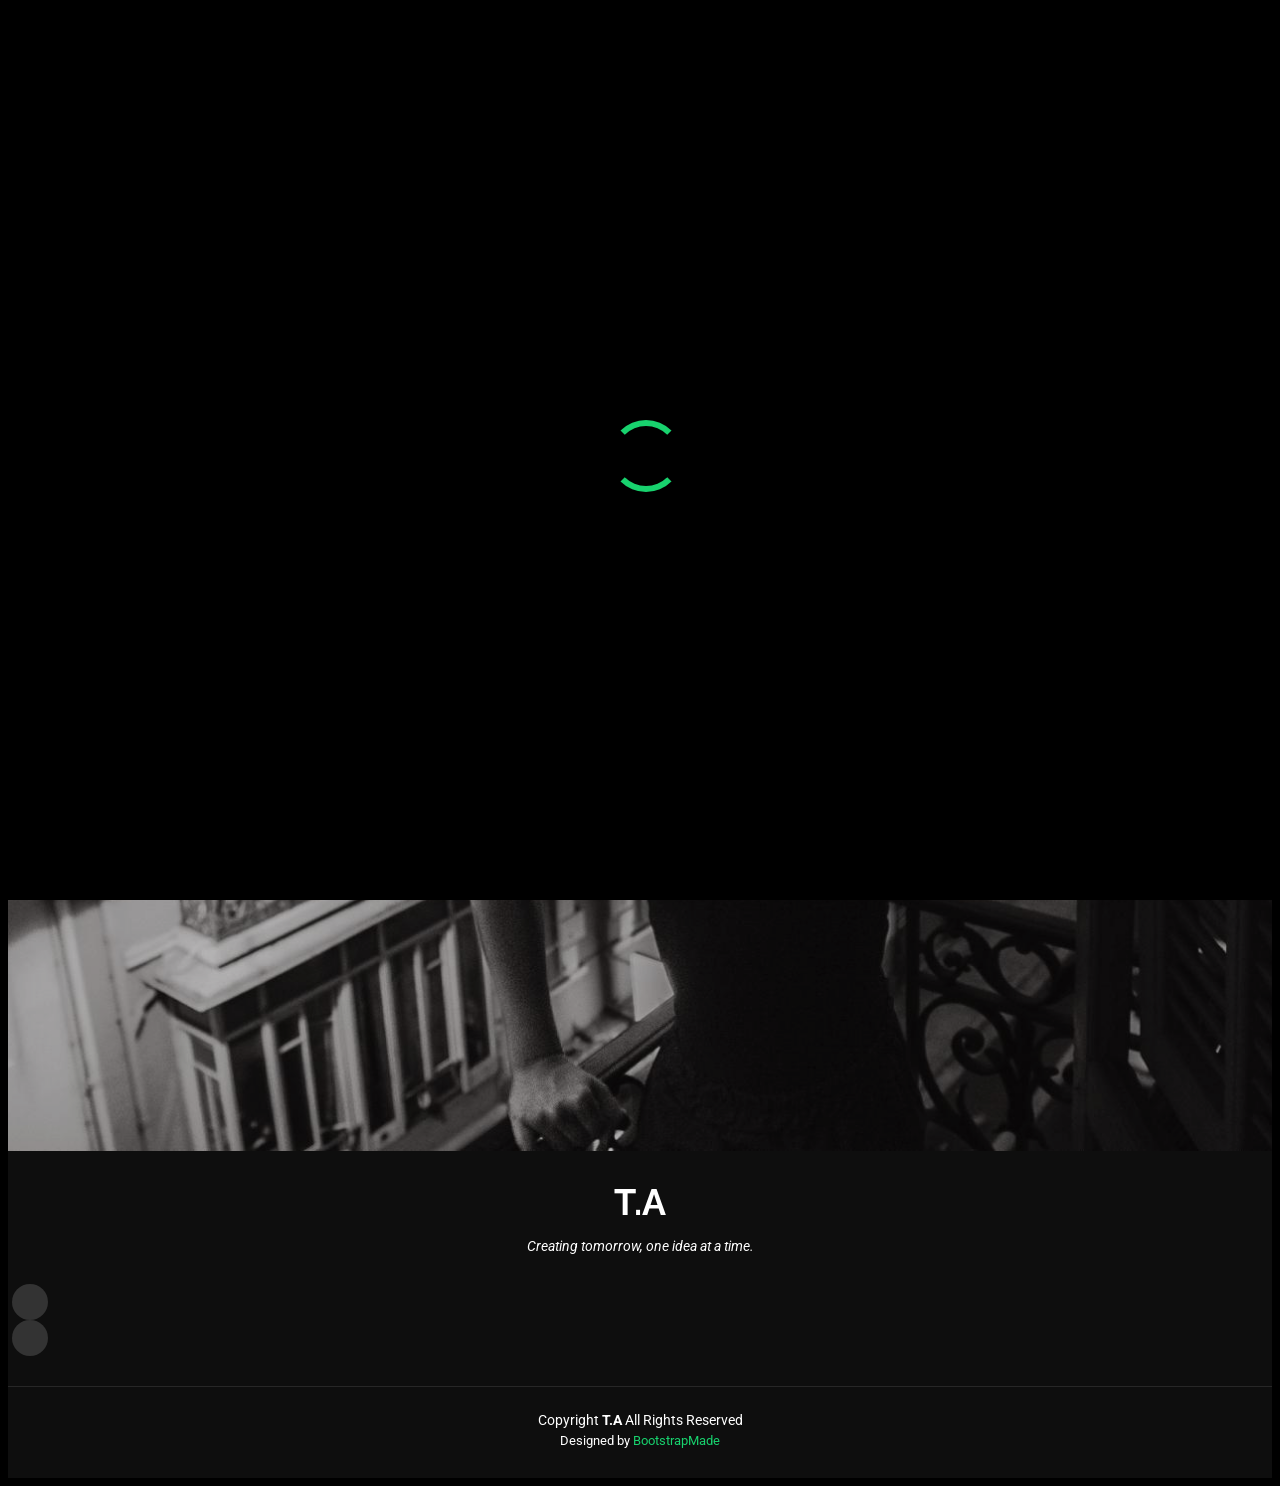
==== index.html @ 3d5a1fa1 "Initial website commit" ====
<!DOCTYPE html>
<html lang="en">

<head>
  <meta charset="utf-8">
  <meta content="width=device-width, initial-scale=1.0" name="viewport">
  <title>Index - Personal Bootstrap Template</title>
  <meta name="description" content="">
  <meta name="keywords" content="">

  <!-- Favicons -->
  <link href="assets/img/favicon.png" rel="icon">
  <link href="assets/img/apple-touch-icon.png" rel="apple-touch-icon">

  <!-- Fonts -->
  <link href="https://fonts.googleapis.com" rel="preconnect">
  <link href="https://fonts.gstatic.com" rel="preconnect" crossorigin>
  <link href="https://fonts.googleapis.com/css2?family=Roboto:ital,wght@0,100;0,300;0,400;0,500;0,700;0,900;1,100;1,300;1,400;1,500;1,700;1,900&family=Poppins:ital,wght@0,100;0,200;0,300;0,400;0,500;0,600;0,700;0,800;0,900;1,100;1,200;1,300;1,400;1,500;1,600;1,700;1,800;1,900&family=Raleway:ital,wght@0,100;0,200;0,300;0,400;0,500;0,600;0,700;0,800;0,900;1,100;1,200;1,300;1,400;1,500;1,600;1,700;1,800;1,900&display=swap" rel="stylesheet">

  <!-- Vendor CSS Files -->
  <link href="assets/vendor/bootstrap/css/bootstrap.min.css" rel="stylesheet">
  <link href="assets/vendor/bootstrap-icons/bootstrap-icons.css" rel="stylesheet">
  <link href="assets/vendor/aos/aos.css" rel="stylesheet">
  <link href="assets/vendor/swiper/swiper-bundle.min.css" rel="stylesheet">
  <link href="assets/vendor/glightbox/css/glightbox.min.css" rel="stylesheet">

  <!-- Main CSS File -->
  <link href="assets/css/main.css" rel="stylesheet">

  <!-- =======================================================
  * Template Name: Personal
  * Template URL: https://bootstrapmade.com/personal-free-resume-bootstrap-template/
  * Updated: Mar 05 2025 with Bootstrap v5.3.3
  * Author: BootstrapMade.com
  * License: https://bootstrapmade.com/license/
  ======================================================== -->
</head>

<body class="index-page">

  <header id="header" class="header d-flex align-items-center fixed-top">
    <div class="container-fluid container-xl position-relative d-flex align-items-center justify-content-between">

      <a href="index.html" class="logo d-flex align-items-center">
        <!-- Logo removed -->
      </a>

      <nav id="navmenu" class="navmenu">
        <ul>
          <li><a href="index.html" class="active">Home</a></li>
          <li><a href="about.html">About</a></li>
          <li><a href="resume.html">Resume</a></li>
          <li><a href="diplomas.html">Diplomas</a></li>
          <li><a href="startup.html">Start-up</a></li>
          <li><a href="contact.html">Contact</a></li>
        </ul>
        <i class="mobile-nav-toggle d-xl-none bi bi-list"></i>
      </nav>

    </div>
  </header>

  <main class="main">

    <!-- Hero Section -->
    <section id="hero" class="hero section dark-background">

      <img src="assets/img/hero-bg.jpeg?v=1" alt="Background" data-aos="fade-in">

      <div class="container" data-aos="zoom-out" data-aos-delay="100">
        <h2>Thea Ardeleanu</h2>
        <p><span class="typed" data-typed-items="Welcome to my world"></span><span class="typed-cursor typed-cursor--blink"></span></p>
        <div class="social-links">
          <a href="https://www.instagram.com/ardeleanuthea_/" target="_blank"><i class="bi bi-instagram"></i></a>
          <a href="https://www.linkedin.com/in/thea-maria-ardeleanu-7540762a6" target="_blank"><i class="bi bi-linkedin"></i></a>
        </div>
      </div>

    </section><!-- /Hero Section -->

  </main>

  <footer id="footer" class="footer dark-background">
    <div class="container">
      <h3 class="sitename">T.A</h3>
      <p>Creating tomorrow, one idea at a time.</p>
      <div class="social-links d-flex justify-content-center">
        <a href="https://www.instagram.com/ardeleanuthea_/" target="_blank" class="features-item">
          <i class="bi bi-instagram"></i>
        </a>
        <a href="https://www.linkedin.com/in-thea-maria-ardeleanu-7540762a6" target="_blank" class="features-item">
          <i class="bi bi-linkedin"></i>
        </a>
      </div>
      <div class="container">
        <div class="copyright">
          <span>Copyright</span> <strong class="px-1 sitename">T.A</strong> <span>All Rights Reserved</span>
        </div>
        <div class="credits">
          <!-- All the links in the footer should remain intact. -->
          <!-- You can delete the links only if you've purchased the pro version. -->
          <!-- Licensing information: https://bootstrapmade.com/license/ -->
          <!-- Purchase the pro version with working PHP/AJAX contact form: [buy-url] -->
          Designed by <a href="https://bootstrapmade.com/">BootstrapMade</a>
        </div>
      </div>
    </div>
  </footer>

  <!-- Scroll Top -->
  <a href="#" id="scroll-top" class="scroll-top d-flex align-items-center justify-content-center"><i class="bi bi-arrow-up-short"></i></a>

  <!-- Preloader -->
  <div id="preloader"></div>

  <!-- Vendor JS Files -->
  <script src="assets/vendor/bootstrap/js/bootstrap.bundle.min.js"></script>
  <script src="assets/vendor/php-email-form/validate.js"></script>
  <script src="assets/vendor/aos/aos.js"></script>
  <script src="assets/vendor/typed.js/typed.umd.js"></script>
  <script src="assets/vendor/purecounter/purecounter_vanilla.js"></script>
  <script src="assets/vendor/waypoints/noframework.waypoints.js"></script>
  <script src="assets/vendor/swiper/swiper-bundle.min.js"></script>
  <script src="assets/vendor/glightbox/js/glightbox.min.js"></script>
  <script src="assets/vendor/imagesloaded/imagesloaded.pkgd.min.js"></script>
  <script src="assets/vendor/isotope-layout/isotope.pkgd.min.js"></script>

  <!-- Main JS File -->
  <script src="assets/js/main.js"></script>

</body>

</html>
---- assets/css/main.css ----
/**
* Template Name: Personal
* Template URL: https://bootstrapmade.com/personal-free-resume-bootstrap-template/
* Updated: Mar 05 2025 with Bootstrap v5.3.3
* Author: BootstrapMade.com
* License: https://bootstrapmade.com/license/
*/

/*--------------------------------------------------------------
# Font & Color Variables
# Help: https://bootstrapmade.com/color-system/
--------------------------------------------------------------*/
/* Fonts */
:root {
  --default-font: "Roboto",  system-ui, -apple-system, "Segoe UI", Roboto, "Helvetica Neue", Arial, "Noto Sans", "Liberation Sans", sans-serif, "Apple Color Emoji", "Segoe UI Emoji", "Segoe UI Symbol", "Noto Color Emoji";
  --heading-font: "Raleway",  sans-serif;
  --nav-font: "Poppins",  sans-serif;
}

/* Global Colors - The following color variables are used throughout the website. Updating them here will change the color scheme of the entire website */
:root { 
  --background-color: #000000; /* Background color for the entire website, including individual sections */
  --default-color: #fafafa; /* Default color used for the majority of the text content across the entire website */
  --heading-color: #ffffff; /* Color for headings, subheadings and title throughout the website */
  --accent-color: #18d26e; /* Accent color that represents your brand on the website. It's used for buttons, links, and other elements that need to stand out */
  --surface-color: #1a1a1a; /* The surface color is used as a background of boxed elements within sections, such as cards, icon boxes, or other elements that require a visual separation from the global background. */
  --contrast-color: #000000; /* Contrast color for text, ensuring readability against backgrounds of accent, heading, or default colors. */
}

/* Nav Menu Colors - The following color variables are used specifically for the navigation menu. They are separate from the global colors to allow for more customization options */
:root {
  --nav-color: #fafafa;  /* The default color of the main navmenu links */
  --nav-hover-color: #18d26e; /* Applied to main navmenu links when they are hovered over or active */
  --nav-mobile-background-color: #1a1a1a; /* Used as the background color for mobile navigation menu */
  --nav-dropdown-background-color: #1a1a1a; /* Used as the background color for dropdown items that appear when hovering over primary navigation items */
  --nav-dropdown-color: #fafafa; /* Used for navigation links of the dropdown items in the navigation menu. */
  --nav-dropdown-hover-color: #18d26e; /* Similar to --nav-hover-color, this color is applied to dropdown navigation links when they are hovered over. */
}

/* Color Presets - These classes override global colors when applied to any section or element, providing reuse of the sam color scheme. */

.light-background {
  --background-color: #1a1a1a;
  --surface-color: #343434;
}

.dark-background {
  --background-color: rgba(15, 15, 15, 0.975);
  --default-color: #ffffff;
  --heading-color: #ffffff;
  --surface-color: #292929f9;
  --contrast-color: #000000;
}

/* Smooth scroll */
:root {
  scroll-behavior: smooth;
}

/*--------------------------------------------------------------
# General Styling & Shared Classes
--------------------------------------------------------------*/
body {
  color: var(--default-color);
  background-color: var(--background-color);
  font-family: var(--default-font);
}

a {
  color: var(--accent-color);
  text-decoration: none;
  transition: 0.3s;
}

a:hover {
  color: color-mix(in srgb, var(--accent-color), transparent 25%);
  text-decoration: none;
}

h1,
h2,
h3,
h4,
h5,
h6 {
  color: var(--heading-color);
  font-family: var(--heading-font);
}

/* PHP Email Form Messages
------------------------------*/
.php-email-form .error-message {
  display: none;
  background: #df1529;
  color: #ffffff;
  text-align: left;
  padding: 15px;
  margin-bottom: 24px;
  font-weight: 600;
}

.php-email-form .sent-message {
  display: none;
  color: #ffffff;
  background: #059652;
  text-align: center;
  padding: 15px;
  margin-bottom: 24px;
  font-weight: 600;
}

.php-email-form .loading {
  display: none;
  background: var(--surface-color);
  text-align: center;
  padding: 15px;
  margin-bottom: 24px;
}

.php-email-form .loading:before {
  content: "";
  display: inline-block;
  border-radius: 50%;
  width: 24px;
  height: 24px;
  margin: 0 10px -6px 0;
  border: 3px solid var(--accent-color);
  border-top-color: var(--surface-color);
  animation: php-email-form-loading 1s linear infinite;
}

@keyframes php-email-form-loading {
  0% {
    transform: rotate(0deg);
  }

  100% {
    transform: rotate(360deg);
  }
}

/*--------------------------------------------------------------
# Global Header
--------------------------------------------------------------*/
.header {
  --background-color: rgba(0, 0, 0, 0);
  color: var(--default-color);
  background-color: var(--background-color);
  padding: 15px 0;
  transition: all 0.5s;
  z-index: 997;
}

.header .logo {
  line-height: 1;
}

.header .logo img {
  max-height: 32px;
  margin-right: 8px;
}

.header .logo h1 {
  font-size: 30px;
  margin: 0;
  font-weight: 700;
  color: var(--heading-color);
}

.scrolled .header {
  box-shadow: 0px 0 18px rgba(0, 0, 0, 0.1);
}

/* Global Header on Scroll
------------------------------*/
.scrolled .header {
  --background-color: rgba(0, 0, 0, 0.8);
}

/*--------------------------------------------------------------
# Navigation Menu
--------------------------------------------------------------*/
/* Desktop Navigation */
@media (min-width: 1200px) {
  .navmenu {
    padding: 0;
  }

  .navmenu ul {
    margin: 0;
    padding: 0;
    display: flex;
    list-style: none;
    align-items: center;
  }

  .navmenu li {
    position: relative;
  }

  .navmenu>ul>li {
    white-space: nowrap;
    padding: 15px 14px;
  }

  .navmenu>ul>li:last-child {
    padding-right: 0;
  }

  .navmenu a,
  .navmenu a:focus {
    color: var(--nav-color);
    font-size: 15px;
    padding: 0 2px;
    font-family: var(--nav-font);
    font-weight: 400;
    display: flex;
    align-items: center;
    justify-content: space-between;
    white-space: nowrap;
    transition: 0.3s;
    position: relative;
  }

  .navmenu a i,
  .navmenu a:focus i {
    font-size: 12px;
    line-height: 0;
    margin-left: 5px;
    transition: 0.3s;
  }

  .navmenu>ul>li>a:before {
    content: "";
    position: absolute;
    height: 2px;
    bottom: -6px;
    left: 0;
    background-color: var(--nav-hover-color);
    visibility: hidden;
    width: 0px;
    transition: all 0.3s ease-in-out 0s;
  }

  .navmenu a:hover:before,
  .navmenu li:hover>a:before,
  .navmenu .active:before {
    visibility: visible;
    width: 25px;
  }

  .navmenu li:hover>a,
  .navmenu .active,
  .navmenu .active:focus {
    color: var(--nav-hover-color);
  }

  .navmenu .dropdown ul {
    margin: 0;
    padding: 10px 0;
    background: var(--nav-dropdown-background-color);
    display: block;
    position: absolute;
    visibility: hidden;
    left: 14px;
    top: 130%;
    opacity: 0;
    transition: 0.3s;
    border-radius: 4px;
    z-index: 99;
    box-shadow: 0px 0px 30px rgba(0, 0, 0, 0.1);
  }

  .navmenu .dropdown ul li {
    min-width: 200px;
  }

  .navmenu .dropdown ul a {
    padding: 10px 20px;
    font-size: 15px;
    text-transform: none;
    color: var(--nav-dropdown-color);
  }

  .navmenu .dropdown ul a i {
    font-size: 12px;
  }

  .navmenu .dropdown ul a:hover,
  .navmenu .dropdown ul .active:hover,
  .navmenu .dropdown ul li:hover>a {
    color: var(--nav-dropdown-hover-color);
  }

  .navmenu .dropdown:hover>ul {
    opacity: 1;
    top: 100%;
    visibility: visible;
  }

  .navmenu .dropdown .dropdown ul {
    top: 0;
    left: -90%;
    visibility: hidden;
  }

  .navmenu .dropdown .dropdown:hover>ul {
    opacity: 1;
    top: 0;
    left: -100%;
    visibility: visible;
  }
}

/* Mobile Navigation */
@media (max-width: 1199px) {
  .mobile-nav-toggle {
    color: var(--nav-color);
    font-size: 28px;
    line-height: 0;
    margin-right: 10px;
    cursor: pointer;
    transition: color 0.3s;
  }

  .navmenu {
    padding: 0;
    z-index: 9997;
  }

  .navmenu ul {
    display: none;
    list-style: none;
    position: absolute;
    inset: 60px 20px 20px 20px;
    padding: 10px 0;
    margin: 0;
    border-radius: 6px;
    background-color: var(--nav-mobile-background-color);
    border: 1px solid color-mix(in srgb, var(--default-color), transparent 90%);
    box-shadow: none;
    overflow-y: auto;
    transition: 0.3s;
    z-index: 9998;
  }

  .navmenu a,
  .navmenu a:focus {
    color: var(--nav-dropdown-color);
    padding: 10px 20px;
    font-family: var(--nav-font);
    font-size: 17px;
    font-weight: 500;
    display: flex;
    align-items: center;
    justify-content: space-between;
    white-space: nowrap;
    transition: 0.3s;
  }

  .navmenu a i,
  .navmenu a:focus i {
    font-size: 12px;
    line-height: 0;
    margin-left: 5px;
    width: 30px;
    height: 30px;
    display: flex;
    align-items: center;
    justify-content: center;
    border-radius: 50%;
    transition: 0.3s;
    background-color: color-mix(in srgb, var(--accent-color), transparent 90%);
  }

  .navmenu a i:hover,
  .navmenu a:focus i:hover {
    background-color: var(--accent-color);
    color: var(--contrast-color);
  }

  .navmenu a:hover,
  .navmenu .active,
  .navmenu .active:focus {
    color: var(--nav-dropdown-hover-color);
  }

  .navmenu .active i,
  .navmenu .active:focus i {
    background-color: var(--accent-color);
    color: var(--contrast-color);
    transform: rotate(180deg);
  }

  .navmenu .dropdown ul {
    position: static;
    display: none;
    z-index: 99;
    padding: 10px 0;
    margin: 10px 20px;
    background-color: var(--nav-dropdown-background-color);
    transition: all 0.5s ease-in-out;
  }

  .navmenu .dropdown ul ul {
    background-color: rgba(33, 37, 41, 0.1);
  }

  .navmenu .dropdown>.dropdown-active {
    display: block;
    background-color: rgba(33, 37, 41, 0.03);
  }

  .mobile-nav-active {
    overflow: hidden;
  }

  .mobile-nav-active .mobile-nav-toggle {
    color: #fff;
    position: absolute;
    font-size: 32px;
    top: 15px;
    right: 15px;
    margin-right: 0;
    z-index: 9999;
  }

  .mobile-nav-active .navmenu {
    position: fixed;
    overflow: hidden;
    inset: 0;
    background: rgba(33, 37, 41, 0.8);
    transition: 0.3s;
  }

  .mobile-nav-active .navmenu>ul {
    display: block;
  }
}

/*--------------------------------------------------------------
# Global Footer
--------------------------------------------------------------*/
.footer {
  color: var(--default-color);
  background-color: var(--background-color);
  font-size: 14px;
  text-align: center;
  padding: 30px 0;
  position: relative;
}

.footer h3 {
  font-size: 36px;
  font-weight: 700;
  position: relative;
  padding: 0;
  margin: 0 0 15px 0;
}

.footer p {
  font-size: 15;
  font-style: italic;
  padding: 0;
  margin: 0 0 30px 0;
}

.footer .social-links {
  margin: 0 0 30px 0;
}

.footer .social-links a {
  font-size: 16px;
  display: flex;
  align-items: center;
  justify-content: center;
  background: #333333;
  color: #ffffff;
  line-height: 1;
  margin: 0 4px;
  border-radius: 50%;
  text-align: center;
  width: 36px;
  height: 36px;
  transition: 0.3s;
}

.footer .social-links a:hover {
  background: #444444;
  text-decoration: none;
}

.footer .copyright {
  padding-top: 25px;
  border-top: 1px solid color-mix(in srgb, var(--default-color), transparent 90%);
}

.footer .credits {
  font-size: 13px;
  padding-top: 5px;
}

/*--------------------------------------------------------------
# Preloader
--------------------------------------------------------------*/
#preloader {
  position: fixed;
  inset: 0;
  z-index: 999999;
  overflow: hidden;
  background: var(--background-color);
  transition: all 0.6s ease-out;
}

#preloader:before {
  content: "";
  position: fixed;
  top: calc(50% - 30px);
  left: calc(50% - 30px);
  border: 6px solid #ffffff;
  border-color: var(--accent-color) transparent var(--accent-color) transparent;
  border-radius: 50%;
  width: 60px;
  height: 60px;
  animation: animate-preloader 1.5s linear infinite;
}

@keyframes animate-preloader {
  0% {
    transform: rotate(0deg);
  }

  100% {
    transform: rotate(360deg);
  }
}

/*--------------------------------------------------------------
# Scroll Top Button
--------------------------------------------------------------*/
.scroll-top {
  position: fixed;
  visibility: hidden;
  opacity: 0;
  right: 15px;
  bottom: -15px;
  z-index: 99999;
  background-color: var(--accent-color);
  width: 44px;
  height: 44px;
  border-radius: 50px;
  transition: all 0.4s;
}

.scroll-top i {
  font-size: 24px;
  color: var(--contrast-color);
  line-height: 0;
}

.scroll-top:hover {
  background-color: color-mix(in srgb, var(--accent-color), transparent 20%);
  color: var(--contrast-color);
}

.scroll-top.active {
  visibility: visible;
  opacity: 1;
  bottom: 15px;
}

/*--------------------------------------------------------------
# Disable aos animation delay on mobile devices
--------------------------------------------------------------*/
@media screen and (max-width: 768px) {
  [data-aos-delay] {
    transition-delay: 0 !important;
  }
}

/*--------------------------------------------------------------
# Global Page Titles & Breadcrumbs
--------------------------------------------------------------*/
.page-title {
  color: var(--default-color);
  background-color: var(--background-color);
  position: relative;
}

.page-title .heading {
  padding: 160px 0 80px 0;
  border-top: 1px solid color-mix(in srgb, var(--default-color), transparent 90%);
}

.page-title .heading h1 {
  font-size: 38px;
  font-weight: 700;
}

.page-title nav {
  background-color: color-mix(in srgb, var(--default-color), transparent 90%);
  padding: 20px 0;
}

.page-title nav ol {
  display: flex;
  flex-wrap: wrap;
  list-style: none;
  margin: 0;
  font-size: 16px;
  font-weight: 600;
}

.page-title nav ol li+li {
  padding-left: 10px;
}

.page-title nav ol li+li::before {
  content: "/";
  display: inline-block;
  padding-right: 10px;
  color: color-mix(in srgb, var(--default-color), transparent 70%);
}

/*--------------------------------------------------------------
# Global Sections
--------------------------------------------------------------*/
section,
.section {
  color: var(--default-color);
  background-color: var(--background-color);
  padding: 60px 0;
  scroll-margin-top: 100px;
  overflow: clip;
}

@media (max-width: 1199px) {

  section,
  .section {
    scroll-margin-top: 66px;
  }
}

/*--------------------------------------------------------------
# Global Section Titles
--------------------------------------------------------------*/
.section-title {
  padding-bottom: 60px;
  position: relative;
}

.section-title h2 {
  font-size: 14px;
  font-weight: 500;
  padding: 0;
  line-height: 1px;
  margin: 0;
  letter-spacing: 1.5px;
  text-transform: uppercase;
  color: color-mix(in srgb, var(--default-color), transparent 50%);
  position: relative;
}

.section-title h2::after {
  content: "";
  width: 120px;
  height: 1px;
  display: inline-block;
  background: var(--accent-color);
  margin: 4px 10px;
}

.section-title div {
  color: var(--heading-color);
  margin: 0;
  margin: 0;
  font-size: 28px;
  font-weight: 700;
  text-transform: uppercase;
  font-family: var(--heading-font);
}

/*--------------------------------------------------------------
# Hero Section
--------------------------------------------------------------*/
.hero {
  width: 100%;
  min-height: 100vh;
  position: relative;
  padding: 80px 0;
  display: flex;
  align-items: center;
  justify-content: center;
}

.hero img {
  position: absolute;
  inset: 0;
  display: block;
  width: 100%;
  height: 100%;
  object-fit: cover;
  z-index: 1;
  filter: brightness(0.8); /* Slightly dim the image to make text more readable */
  transition: filter 0.5s ease;
}

.hero .container {
  position: relative;
  z-index: 3;
}

.hero h2 {
  margin: 0;
  font-size: 64px;
  font-weight: 700;
}

.hero p {
  margin: 5px 0 0 0;
  font-size: 26px;
}

.hero p span {
  letter-spacing: 1px;
  border-bottom: 2px solid var(--accent-color);
}

.hero .social-links {
  margin-top: 25px;
}

.hero .social-links a {
  background-color: color-mix(in srgb, var(--default-color), transparent 90%);
  color: var(--default-color);
  font-size: 14px;
  width: 40px;
  height: 40px;
  border-radius: 50px;
  display: inline-flex;
  align-items: center;
  justify-content: center;
  margin-right: 20px;
  transition: 0.3s;
}

.hero .social-links a:hover {
  background-color: var(--accent-color);
}

@media (max-width: 768px) {
  .hero h2 {
    font-size: 32px;
  }

  .hero p {
    font-size: 20px;
  }
}

/*--------------------------------------------------------------
# About Section
--------------------------------------------------------------*/
.about .content h2 {
  font-weight: 700;
  font-size: 24px;
}

.about img {
  border-radius: 10px;
  box-shadow: 0 0 20px rgba(0, 0, 0, 0.1);
  transition: transform 0.3s ease;
}

.about img:hover {
  transform: scale(1.02);
}

.about .content ul {
  list-style: none;
  padding: 0;
}

.about .content ul li {
  margin-bottom: 20px;
  display: flex;
  align-items: center;
}

.about .content ul strong {
  margin-right: 10px;
}

.about .content ul i {
  font-size: 16px;
  margin-right: 5px;
  color: var(--accent-color);
  line-height: 0;
}

/*--------------------------------------------------------------
# Stats Section
--------------------------------------------------------------*/
.stats i {
  background-color: var(--surface-color);
  color: var(--accent-color);
  box-shadow: 0px 2px 25px rgba(0, 0, 0, 0.1);
  width: 54px;
  height: 54px;
  font-size: 24px;
  border-radius: 50px;
  border: 2px solid var(--background-color);
  display: inline-flex;
  align-items: center;
  justify-content: center;
  position: relative;
  z-index: 1;
}

.stats .stats-item {
  background-color: var(--surface-color);
  margin-top: -27px;
  padding: 30px 30px 25px 30px;
  width: 100%;
  position: relative;
  text-align: center;
  box-shadow: 0px 2px 35px rgba(0, 0, 0, 0.1);
  border-radius: 4px;
  z-index: 0;
}

.stats .stats-item span {
  font-size: 36px;
  display: block;
  font-weight: 700;
  color: color-mix(in srgb, var(--default-color), transparent 20%);
}

.stats .stats-item p {
  padding: 0;
  margin: 0;
  font-family: var(--heading-font);
  font-size: 16px;
}

/*--------------------------------------------------------------
# Skills Section
--------------------------------------------------------------*/
.skills .progress {
  height: 60px;
  display: block;
  background: none;
  border-radius: 0;
}

.skills .progress .skill {
  color: var(--heading-color);
  padding: 0;
  margin: 0 0 6px 0;
  text-transform: uppercase;
  display: block;
  font-weight: 600;
  font-family: var(--heading-font);
}

.skills .progress .skill .val {
  float: right;
  font-style: normal;
}

.skills .progress-bar-wrap {
  background: color-mix(in srgb, var(--default-color), transparent 90%);
  height: 10px;
}

.skills .progress-bar {
  width: 1px;
  height: 10px;
  transition: 0.9s;
  background-color: var(--accent-color);
}

/*--------------------------------------------------------------
# Interests Section
--------------------------------------------------------------*/
.interests .features-item {
  background-color: var(--surface-color);
  display: flex;
  align-items: center;
  padding: 20px;
  transition: 0.3s;
  border: 1px solid color-mix(in srgb, var(--default-color), transparent 90%);
  position: relative;
}

.interests .features-item i {
  font-size: 32px;
  padding-right: 10px;
  line-height: 0;
  color: #29cc61;
}

.interests .features-item h3 {
  font-weight: 700;
  margin: 0;
  padding: 0;
  line-height: 1;
  font-size: 16px;
}

.interests .features-item h3 a {
  color: var(--heading-color);
  transition: 0.3s;
}

.interests .features-item:hover {
  border-color: #29cc61;
}

.interests .features-item:hover h3 a {
  color: #29cc61;
}

/*--------------------------------------------------------------
# Testimonials Section
--------------------------------------------------------------*/
.testimonials .testimonials-carousel,
.testimonials .testimonials-slider {
  overflow: hidden;
}

.testimonials .testimonial-item {
  box-sizing: content-box;
  min-height: 320px;
}

.testimonials .testimonial-item .testimonial-img {
  width: 90px;
  border-radius: 50%;
  margin: -40px 0 0 40px;
  position: relative;
  z-index: 2;
  border: 6px solid var(--background-color);
}

.testimonials .testimonial-item h3 {
  font-size: 18px;
  font-weight: bold;
  margin: 10px 0 5px 45px;
}

.testimonials .testimonial-item h4 {
  font-size: 14px;
  color: color-mix(in srgb, var(--default-color), transparent 20%);
  margin: 0 0 0 45px;
}

.testimonials .testimonial-item .quote-icon-left,
.testimonials .testimonial-item .quote-icon-right {
  color: color-mix(in srgb, var(--accent-color), transparent 50%);
  font-size: 26px;
  line-height: 0;
}

.testimonials .testimonial-item .quote-icon-left {
  display: inline-block;
  left: -5px;
  position: relative;
}

.testimonials .testimonial-item .quote-icon-right {
  display: inline-block;
  right: -5px;
  position: relative;
  top: 10px;
  transform: scale(-1, -1);
}

.testimonials .testimonial-item p {
  font-style: italic;
  margin: 0 15px 0 15px;
  padding: 20px 20px 60px 20px;
  background: var(--surface-color);
  border-radius: 6px;
  position: relative;
  z-index: 1;
}

.testimonials .swiper-wrapper {
  height: auto;
}

.testimonials .swiper-pagination {
  margin-top: 20px;
  position: relative;
}

.testimonials .swiper-pagination .swiper-pagination-bullet {
  width: 12px;
  height: 12px;
  background-color: var(--background-color);
  opacity: 1;
  border: 1px solid var(--accent-color);
}

.testimonials .swiper-pagination .swiper-pagination-bullet-active {
  background-color: var(--accent-color);
}

/*--------------------------------------------------------------
# Resume Section
--------------------------------------------------------------*/
.resume .resume-title {
  color: var(--heading-color);
  font-size: 26px;
  font-weight: 700;
  margin-top: 20px;
  margin-bottom: 20px;
}

.experience-table {
  width: 100%;
  border: 1px solid rgba(255, 255, 255, 0.1);
  border-radius: 8px;
  overflow: hidden;
  margin-top: 30px;
}

.table-row {
  display: flex;
  border-bottom: 1px solid rgba(255, 255, 255, 0.1);
}

.table-row:last-child {
  border-bottom: none;
}

.table-row.header {
  background: rgba(255, 255, 255, 0.05);
  padding: 15px;
}

.table-row:not(.header) {
  padding: 25px 15px;
}

.table-cell {
  width: 50%;
  padding: 0 15px;
}

.table-cell h5 {
  font-size: 18px;
  font-weight: 600;
  color: var(--heading-color);
  margin-bottom: 15px;
}

.table-cell .duration {
  font-size: 14px;
  color: var(--default-color);
  margin-bottom: 8px;
}

.table-cell .company {
  margin-bottom: 20px;
  color: rgba(255, 255, 255, 0.8);
}

.table-cell ul {
  padding-left: 20px;
  margin: 20px 0;
  list-style-type: disc;
}

.table-cell ul li {
  padding-bottom: 10px;
  color: rgba(255, 255, 255, 0.9);
}

.table-cell ul li:last-child {
  padding-bottom: 0;
}

.table-cell .skills {
  font-size: 14px;
  color: var(--accent-color);
  margin-top: 20px;
  font-weight: 500;
}
.resume .resume-item h5 {
  font-size: 16px;
  padding: 5px 15px;
  display: inline-block;
  font-weight: 600;
  margin-bottom: 10px;
}

.resume .resume-item ul {
  padding-left: 20px;
}

.resume .resume-item ul li {
  padding-bottom: 10px;
}

.resume .resume-item:last-child {
  padding-bottom: 0;
}

.resume .resume-item::before {
  content: "";
  position: absolute;
  width: 16px;
  height: 16px;
  border-radius: 50px;
  left: -9px;
  top: 0;
  background: var(--background-color);
  border: 2px solid var(--accent-color);
}

/*--------------------------------------------------------------
# Services Section
--------------------------------------------------------------*/
.services .service-item {
  background-color: var(--surface-color);
  text-align: center;
  padding: 80px 20px;
  transition: all ease-in-out 0.3s;
  height: 100%;
}

.services .service-item .icon {
  margin: 0 auto;
  width: 64px;
  height: 64px;
  background: var(--accent-color);
  border-radius: 4px;
  display: flex;
  align-items: center;
  justify-content: center;
  margin-bottom: 20px;
  transition: 0.3s;
  transform-style: preserve-3d;
}

.services .service-item .icon i {
  color: var(--contrast-color);
  font-size: 28px;
  transition: ease-in-out 0.3s;
}

.services .service-item .icon::before {
  position: absolute;
  content: "";
  left: -8px;
  top: -8px;
  height: 100%;
  width: 100%;
  background: color-mix(in srgb, var(--accent-color), transparent 80%);
  border-radius: 5px;
  transition: all 0.3s ease-out 0s;
  transform: translateZ(-1px);
}

.services .service-item h3 {
  font-weight: 700;
  margin: 10px 0 15px 0;
  font-size: 22px;
}

.services .service-item p {
  line-height: 24px;
  font-size: 14px;
  margin-bottom: 0;
}

.services .service-item:hover {
  background: var(--accent-color);
  border-color: var(--accent-color);
}

.services .service-item:hover .icon {
  background: var(--surface-color);
}

.services .service-item:hover .icon i {
  color: var(--accent-color);
}

.services .service-item:hover .icon::before {
  background: color-mix(in srgb, var(--background-color), transparent 70%);
}

.services .service-item:hover h3,
.services .service-item:hover p {
  color: var(--contrast-color);
}

/*--------------------------------------------------------------
# Service Details Section
--------------------------------------------------------------*/
.service-details .services-list {
  background-color: var(--surface-color);
  padding: 10px 30px;
  border: 1px solid color-mix(in srgb, var(--default-color), transparent 90%);
  margin-bottom: 20px;
}

.service-details .services-list a {
  display: block;
  line-height: 1;
  padding: 8px 0 8px 15px;
  border-left: 3px solid color-mix(in srgb, var(--default-color), transparent 70%);
  margin: 20px 0;
  color: color-mix(in srgb, var(--default-color), transparent 20%);
  transition: 0.3s;
}

.service-details .services-list a.active {
  color: var(--heading-color);
  font-weight: 700;
  border-color: var(--accent-color);
}

.service-details .services-list a:hover {
  border-color: var(--accent-color);
}

.service-details .services-img {
  margin-bottom: 20px;
}

.service-details h3 {
  font-size: 26px;
  font-weight: 700;
}

.service-details h4 {
  font-size: 20px;
  font-weight: 700;
}

.service-details p {
  font-size: 15px;
}

.service-details ul {
  list-style: none;
  padding: 0;
  font-size: 15px;
}

.service-details ul li {
  padding: 5px 0;
  display: flex;
  align-items: center;
}

.service-details ul i {
  font-size: 20px;
  margin-right: 8px;
  color: var(--accent-color);
}

/*--------------------------------------------------------------
# Portfolio Section
--------------------------------------------------------------*/
.portfolio .portfolio-filters {
  padding: 0;
  margin: 0 auto 20px auto;
  list-style: none;
  text-align: center;
}

.portfolio .portfolio-filters li {
  cursor: pointer;
  display: inline-block;
  padding: 0;
  font-size: 18px;
  font-weight: 500;
  margin: 0 10px;
  line-height: 1;
  margin-bottom: 5px;
  transition: all 0.3s ease-in-out;
}

.portfolio .portfolio-filters li:hover,
.portfolio .portfolio-filters li.filter-active {
  color: var(--accent-color);
}

.portfolio .portfolio-filters li:first-child {
  margin-left: 0;
}

.portfolio .portfolio-filters li:last-child {
  margin-right: 0;
}

@media (max-width: 575px) {
  .portfolio .portfolio-filters li {
    font-size: 14px;
    margin: 0 5px;
  }
}

.portfolio .portfolio-content {
  position: relative;
  overflow: hidden;
}

.portfolio .portfolio-content img {
  transition: 0.3s;
}

.portfolio .portfolio-content .portfolio-info {
  opacity: 0;
  position: absolute;
  inset: 0;
  z-index: 3;
  transition: all ease-in-out 0.3s;
  background: rgba(0, 0, 0, 0.6);
  padding: 15px;
}

.portfolio .portfolio-content .portfolio-info h4 {
  font-size: 14px;
  padding: 5px 10px;
  font-weight: 400;
  color: #ffffff;
  display: inline-block;
  background-color: var(--accent-color);
}

.portfolio .portfolio-content .portfolio-info p {
  position: absolute;
  bottom: 10px;
  text-align: center;
  display: inline-block;
  left: 0;
  right: 0;
  font-size: 16px;
  font-weight: 600;
  color: rgba(255, 255, 255, 0.8);
}

.portfolio .portfolio-content .portfolio-info .preview-link,
.portfolio .portfolio-content .portfolio-info .details-link {
  position: absolute;
  left: calc(50% - 40px);
  font-size: 26px;
  top: calc(50% - 14px);
  color: #fff;
  transition: 0.3s;
  line-height: 1.2;
}

.portfolio .portfolio-content .portfolio-info .preview-link:hover,
.portfolio .portfolio-content .portfolio-info .details-link:hover {
  color: var(--accent-color);
}

.portfolio .portfolio-content .portfolio-info .details-link {
  left: 50%;
  font-size: 34px;
  line-height: 0;
}

.portfolio .portfolio-content:hover .portfolio-info {
  opacity: 1;
}

.portfolio .portfolio-content:hover img {
  transform: scale(1.1);
}

/*--------------------------------------------------------------
# Portfolio Details Section
--------------------------------------------------------------*/
.portfolio-details .portfolio-details-slider img {
  width: 100%;
}

.portfolio-details .portfolio-details-slider .swiper-pagination {
  margin-top: 20px;
  position: relative;
}

.portfolio-details .portfolio-details-slider .swiper-pagination .swiper-pagination-bullet {
  width: 12px;
  height: 12px;
  background-color: color-mix(in srgb, var(--default-color), transparent 85%);
  opacity: 1;
}

.portfolio-details .portfolio-details-slider .swiper-pagination .swiper-pagination-bullet-active {
  background-color: var(--accent-color);
}

.portfolio-details .portfolio-info {
  background-color: var(--surface-color);
  padding: 30px;
  box-shadow: 0px 0 30px rgba(0, 0, 0, 0.1);
}

.portfolio-details .portfolio-info h3 {
  font-size: 22px;
  font-weight: 700;
  margin-bottom: 20px;
  padding-bottom: 20px;
  border-bottom: 1px solid color-mix(in srgb, var(--default-color), transparent 85%);
}

.portfolio-details .portfolio-info ul {
  list-style: none;
  padding: 0;
  font-size: 15px;
}

.portfolio-details .portfolio-info ul li+li {
  margin-top: 10px;
}

.portfolio-details .portfolio-description {
  padding-top: 30px;
}

.portfolio-details .portfolio-description h2 {
  font-size: 26px;
  font-weight: 700;
  margin-bottom: 20px;
}

.portfolio-details .portfolio-description p {
  padding: 0;
  color: color-mix(in srgb, var(--default-color), transparent 30%);
}

/*--------------------------------------------------------------
# Contact Section
--------------------------------------------------------------*/
.contact .info-item {
  box-shadow: 0px 0px 20px rgba(0, 0, 0, 0.1);
  padding: 20px 30px;
}

.contact .info-item .icon {
  color: var(--contrast-color);
  background-color: var(--accent-color);
  width: 56px;
  height: 56px;
  font-size: 24px;
  display: flex;
  justify-content: center;
  align-items: center;
  transition: all 0.3s ease-in-out;
  border-radius: 50%;
  margin-right: 15px;
}

.contact .info-item h3 {
  font-size: 18px;
  font-weight: 700;
  margin: 0 0 2px 0;
}

.contact .info-item p {
  padding: 0;
  margin-bottom: 0;
  font-size: 14px;
}

.contact .info-item .social-links a {
  font-size: 24px;
  display: flex;
  align-items: center;
  justify-content: center;
  background: #000000;
  color: #ffffff;
  line-height: 1;
  margin: 4px 6px 0 0;
  border-radius: 50%;
  text-align: center;
  width: 36px;
  height: 36px;
  transition: 0.3s;
}

.contact .info-item .social-links a:hover {
  background: #333333;
  text-decoration: none;
}

.contact .php-email-form {
  box-shadow: 0px 0px 20px rgba(0, 0, 0, 0.1);
  padding: 30px;
  margin-top: 30px;
}

@media (max-width: 575px) {
  .contact .php-email-form {
    padding: 20px;
  }
}

.contact .php-email-form input[type=text],
.contact .php-email-form input[type=email],
.contact .php-email-form textarea {
  color: var(--default-color);
  background-color: color-mix(in srgb, var(--background-color), transparent 50%);
  border-color: color-mix(in srgb, var(--default-color), transparent 80%);
  font-size: 14px;
  padding: 10px 15px;
  box-shadow: none;
  border-radius: 0;
}

.contact .php-email-form input[type=text]:focus,
.contact .php-email-form input[type=email]:focus,
.contact .php-email-form textarea:focus {
  border-color: var(--accent-color);
}

.contact .php-email-form input[type=text]::placeholder,
.contact .php-email-form input[type=email]::placeholder,
.contact .php-email-form textarea::placeholder {
  color: color-mix(in srgb, var(--default-color), transparent 70%);
}

.contact .php-email-form button[type=submit] {
  color: var(--contrast-color);
  background: var(--accent-color);
  border: 0;
  padding: 10px 30px;
  transition: 0.4s;
  border-radius: 50px;
}

.contact .php-email-form button[type=submit]:hover {
  background: color-mix(in srgb, var(--accent-color), transparent 20%);
}
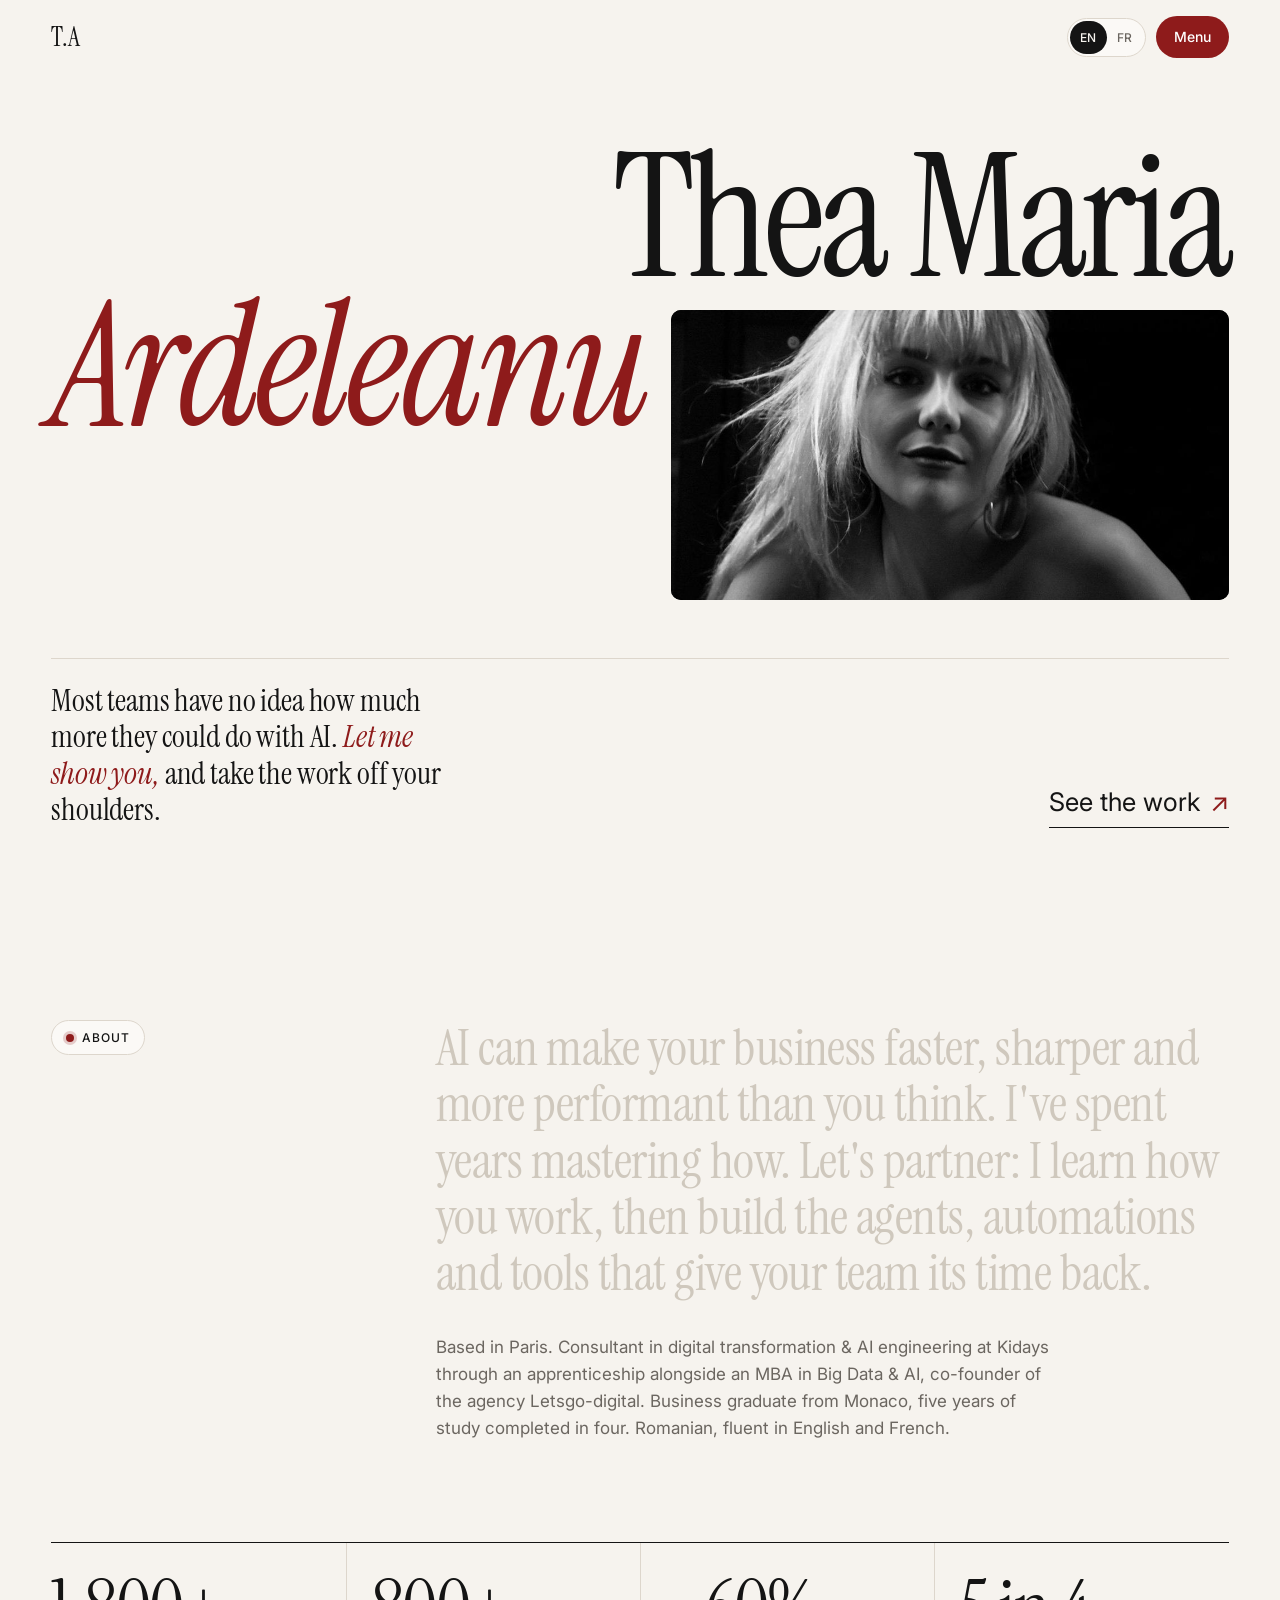
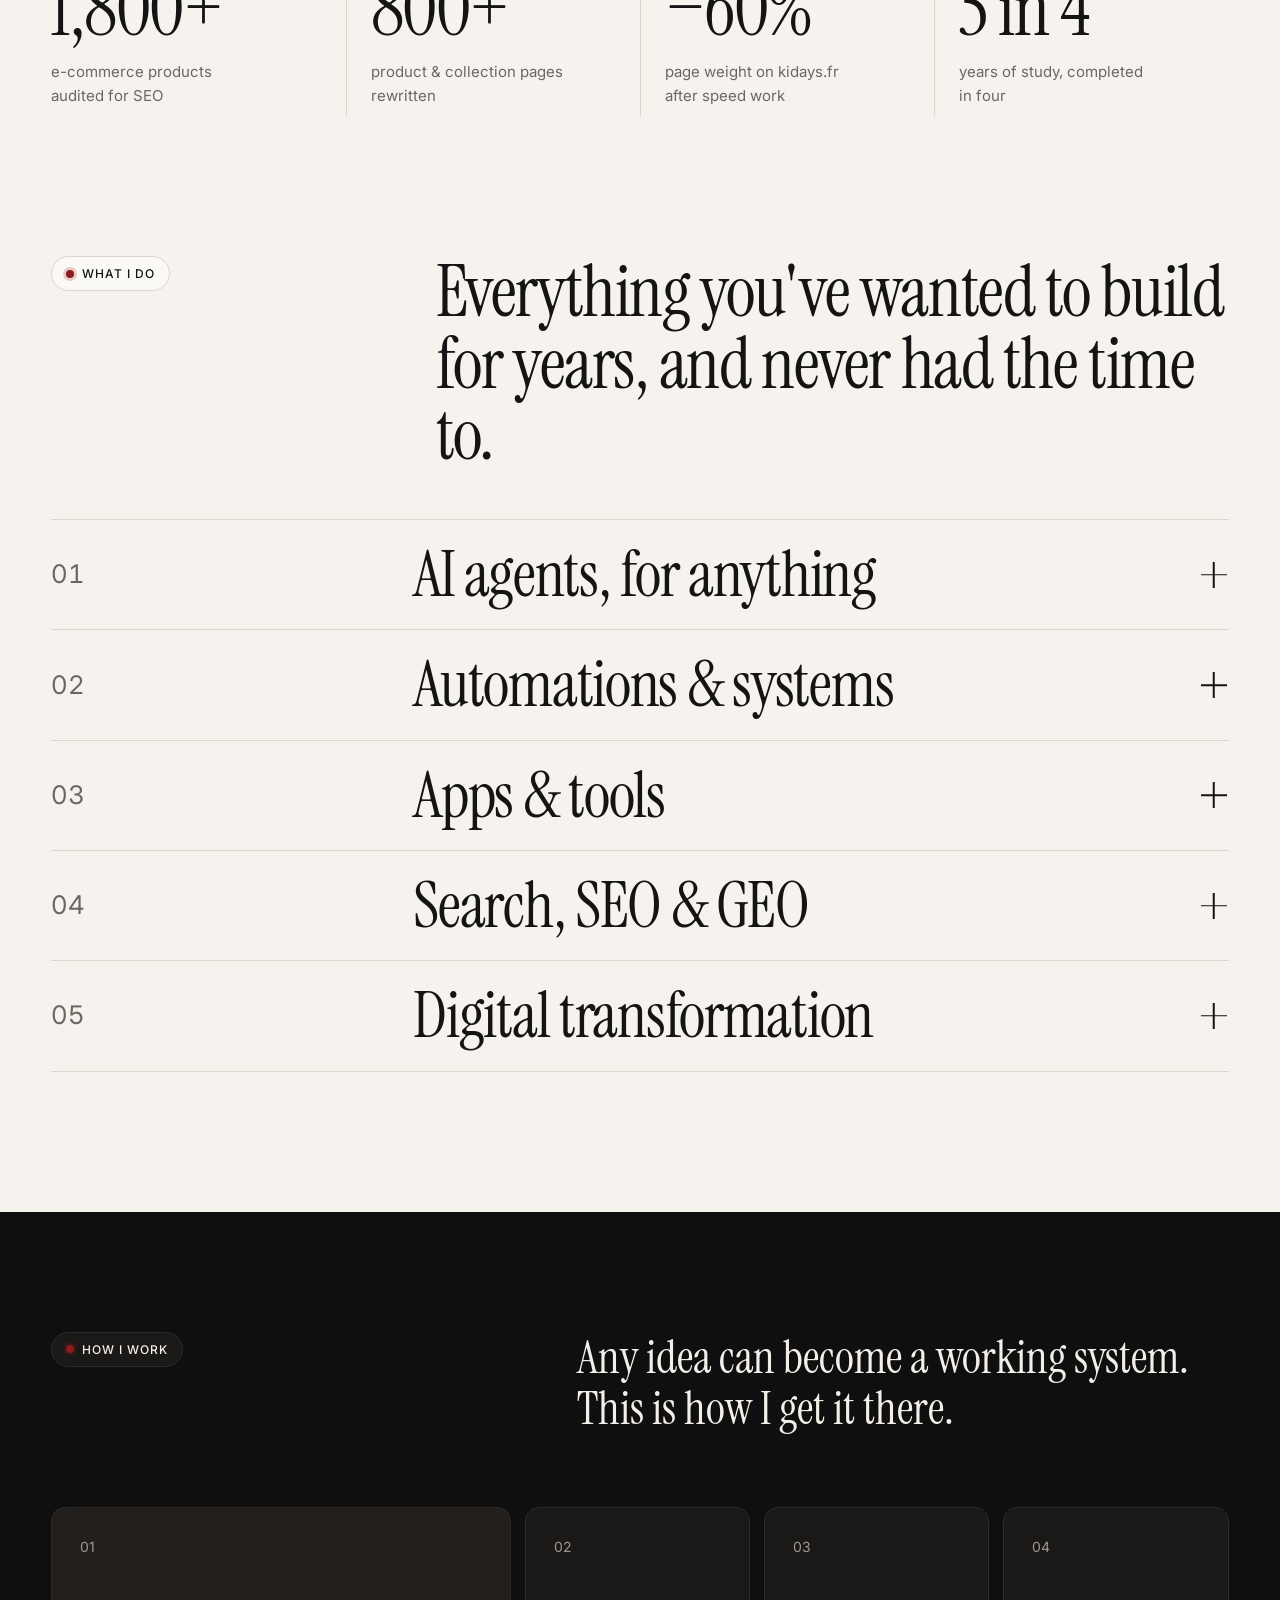
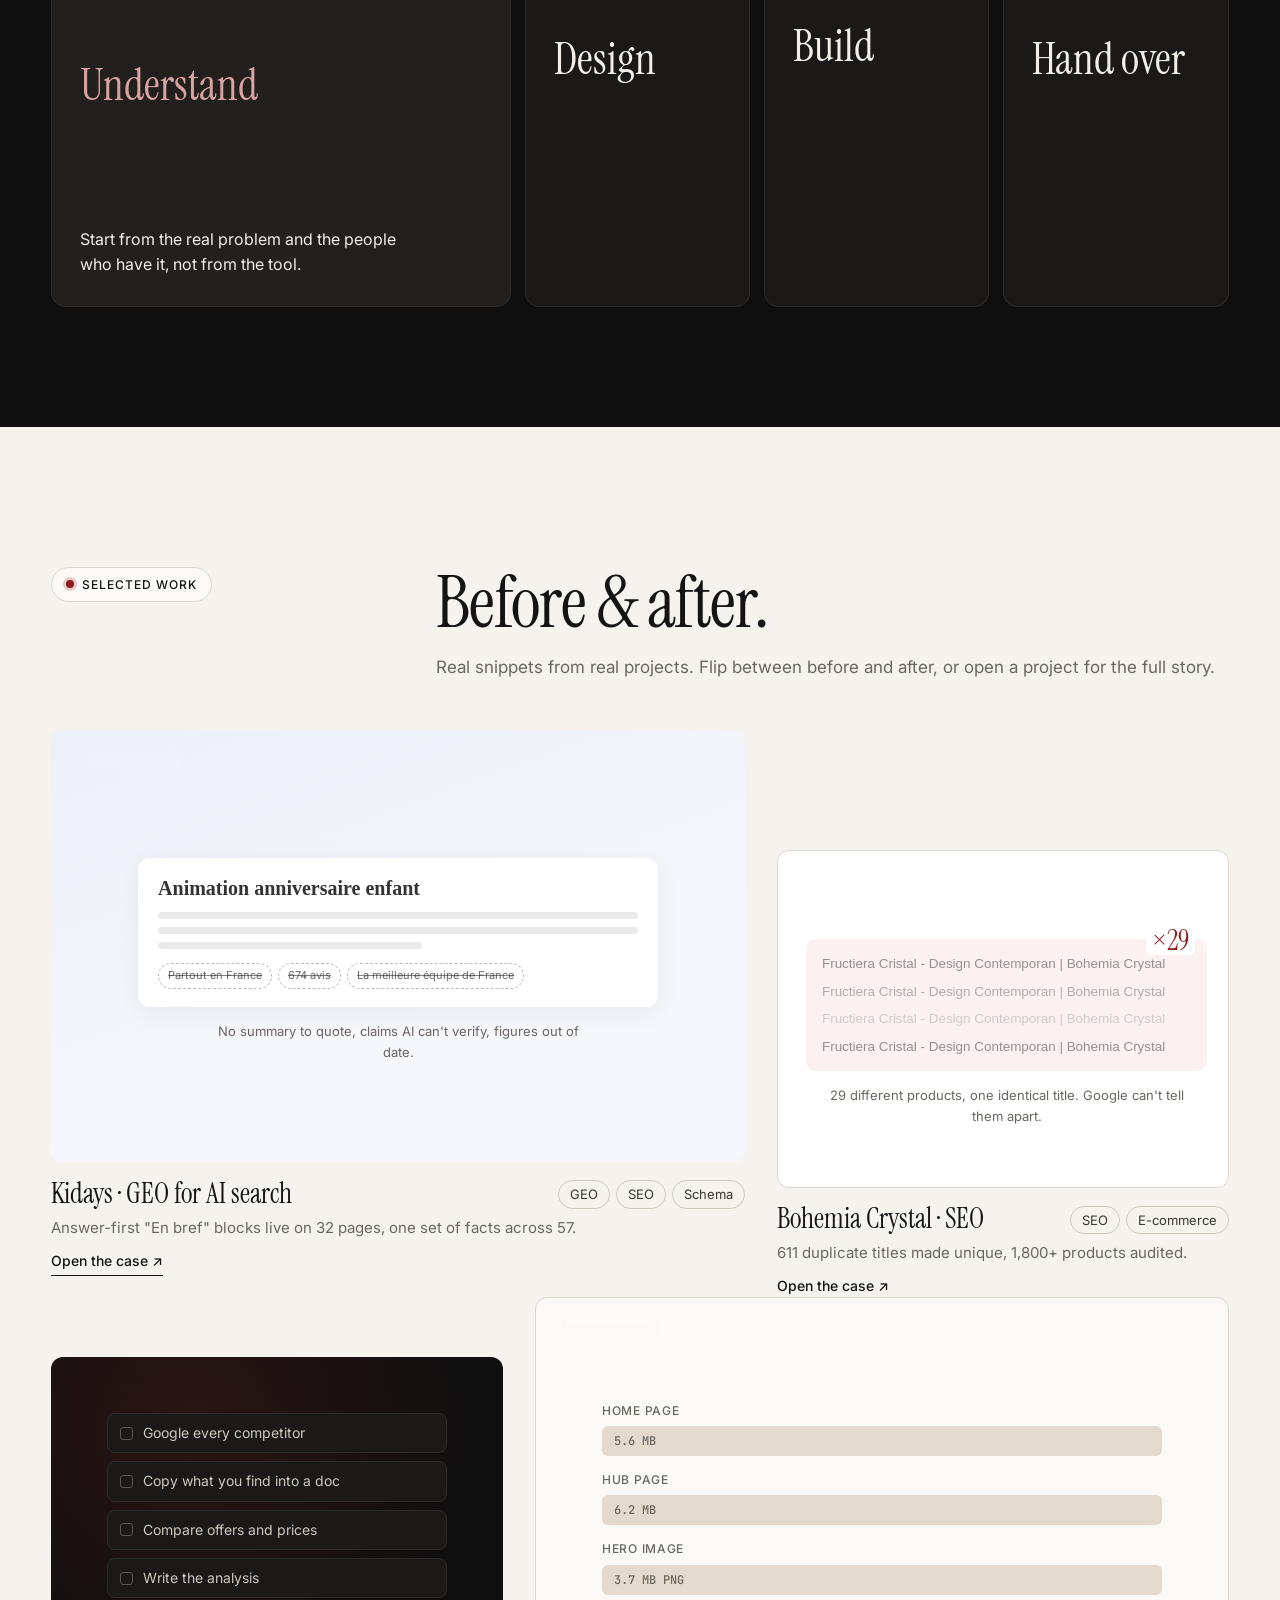
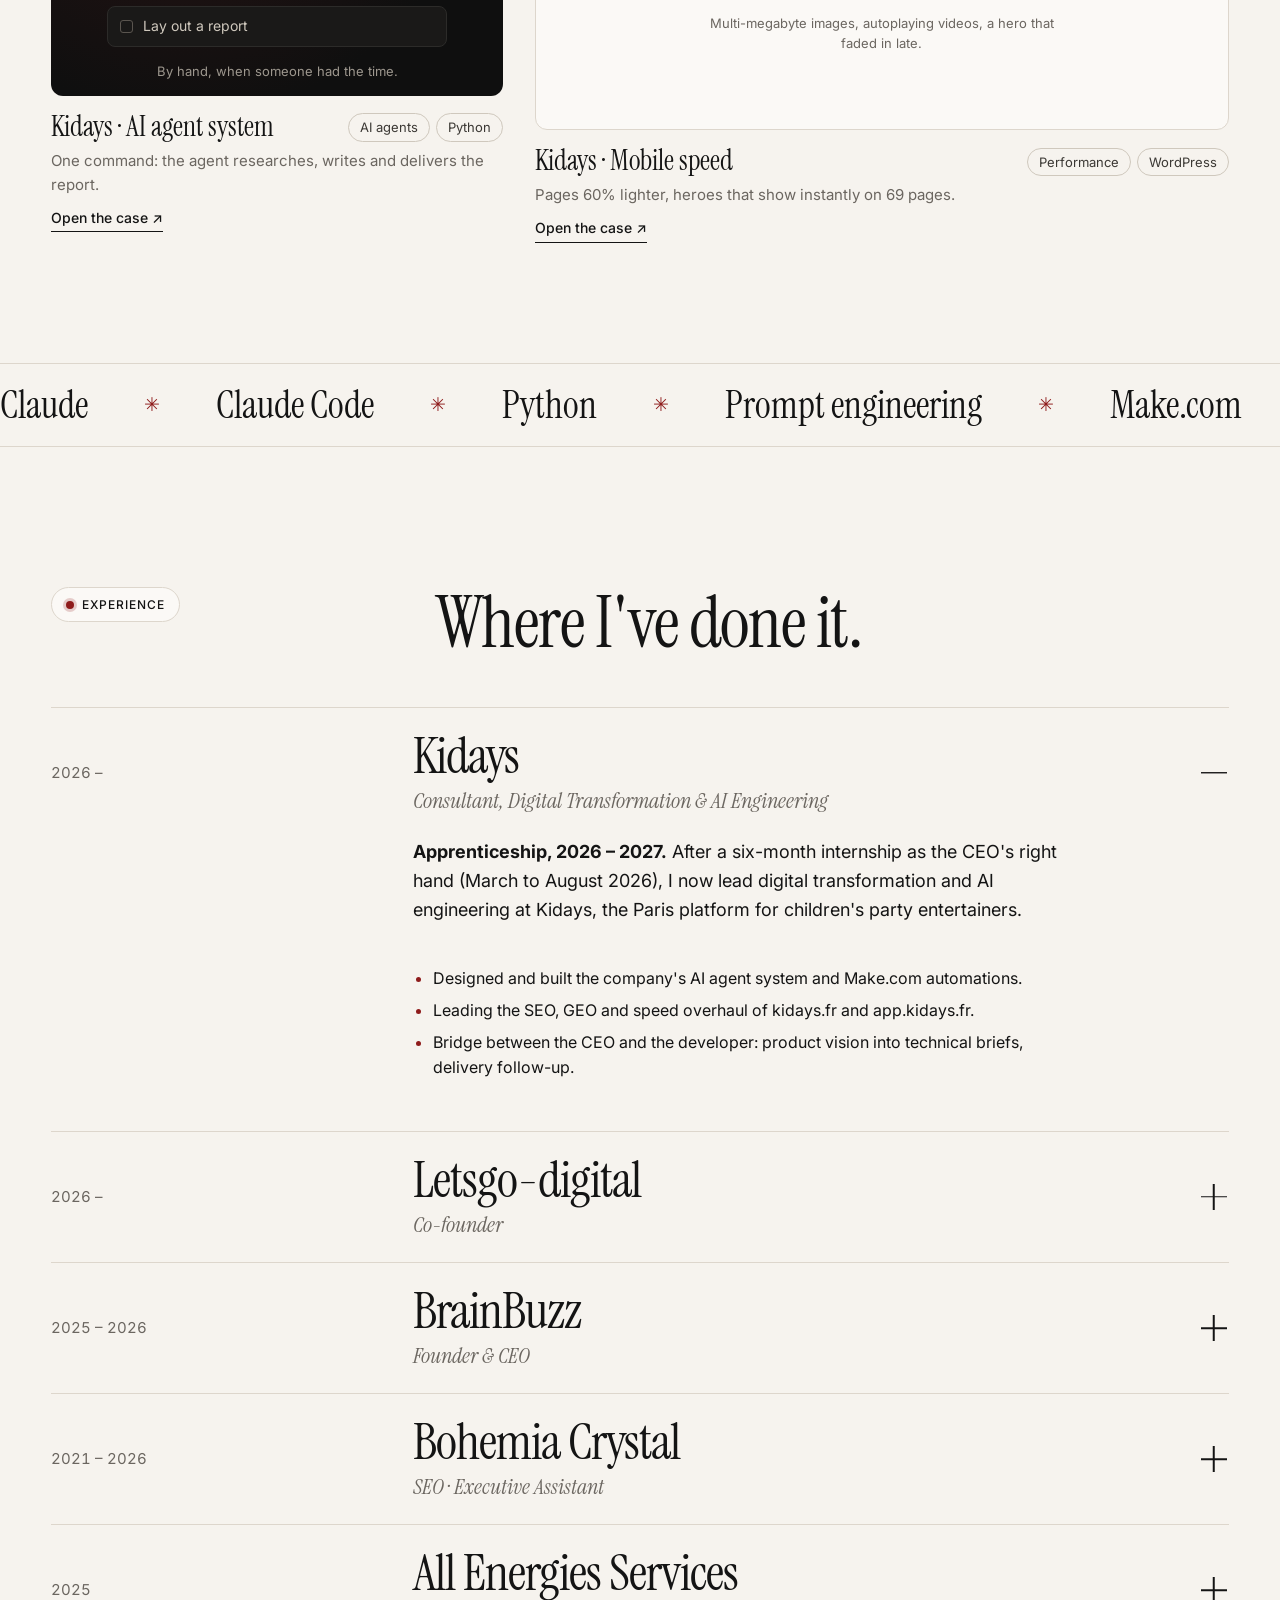
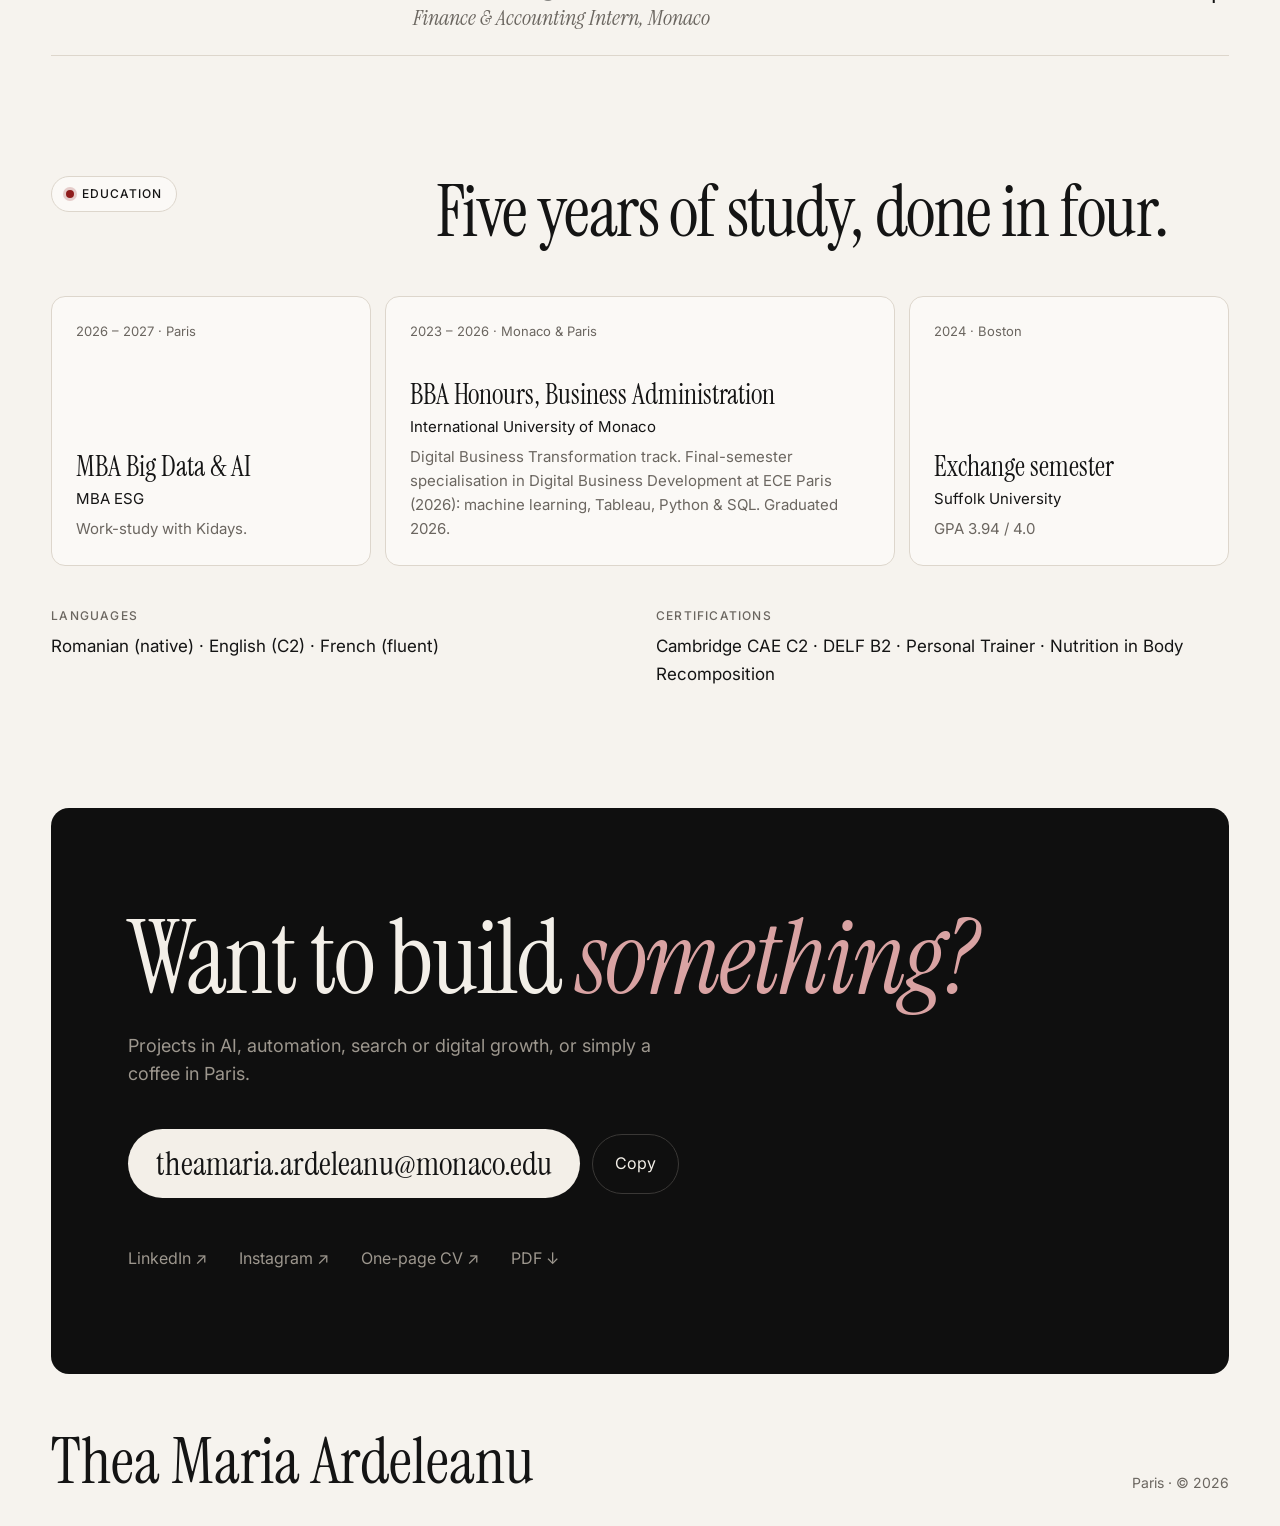
==== commit 758e8ba3: "Rebuild CV site: interactive one-page portfolio Replace the BootstrapMade template with a custom bil" ====
--- a/index.html
+++ b/index.html
@@ -1,133 +1,639 @@
-<!DOCTYPE html>
-<html lang="en">
-
+<!doctype html>
+<html lang="en" data-lang="en">
 <head>
   <meta charset="utf-8">
-  <meta content="width=device-width, initial-scale=1.0" name="viewport">
-  <title>Index - Personal Bootstrap Template</title>
-  <meta name="description" content="">
-  <meta name="keywords" content="">
-
-  <!-- Favicons -->
-  <link href="assets/img/favicon.png" rel="icon">
-  <link href="assets/img/apple-touch-icon.png" rel="apple-touch-icon">
-
-  <!-- Fonts -->
-  <link href="https://fonts.googleapis.com" rel="preconnect">
-  <link href="https://fonts.gstatic.com" rel="preconnect" crossorigin>
-  <link href="https://fonts.googleapis.com/css2?family=Roboto:ital,wght@0,100;0,300;0,400;0,500;0,700;0,900;1,100;1,300;1,400;1,500;1,700;1,900&family=Poppins:ital,wght@0,100;0,200;0,300;0,400;0,500;0,600;0,700;0,800;0,900;1,100;1,200;1,300;1,400;1,500;1,600;1,700;1,800;1,900&family=Raleway:ital,wght@0,100;0,200;0,300;0,400;0,500;0,600;0,700;0,800;0,900;1,100;1,200;1,300;1,400;1,500;1,600;1,700;1,800;1,900&display=swap" rel="stylesheet">
-
-  <!-- Vendor CSS Files -->
-  <link href="assets/vendor/bootstrap/css/bootstrap.min.css" rel="stylesheet">
-  <link href="assets/vendor/bootstrap-icons/bootstrap-icons.css" rel="stylesheet">
-  <link href="assets/vendor/aos/aos.css" rel="stylesheet">
-  <link href="assets/vendor/swiper/swiper-bundle.min.css" rel="stylesheet">
-  <link href="assets/vendor/glightbox/css/glightbox.min.css" rel="stylesheet">
-
-  <!-- Main CSS File -->
-  <link href="assets/css/main.css" rel="stylesheet">
-
-  <!-- =======================================================
-  * Template Name: Personal
-  * Template URL: https://bootstrapmade.com/personal-free-resume-bootstrap-template/
-  * Updated: Mar 05 2025 with Bootstrap v5.3.3
-  * Author: BootstrapMade.com
-  * License: https://bootstrapmade.com/license/
-  ======================================================== -->
+  <meta name="viewport" content="width=device-width, initial-scale=1">
+  <title>Thea Maria Ardeleanu · AI & Digital Transformation</title>
+  <meta name="description" content="Thea Maria Ardeleanu, Paris. I show companies what AI can really do for them, then build it with them: AI agents, automations and tools that take the work off your shoulders.">
+  <meta property="og:title" content="Thea Maria Ardeleanu">
+  <meta property="og:description" content="AI & digital transformation in Paris. Let me take the work off your shoulders.">
+  <meta property="og:image" content="https://ardeleanuthea.github.io/assets/img/og.jpg">
+  <meta property="og:url" content="https://ardeleanuthea.github.io/">
+  <meta name="twitter:card" content="summary_large_image">
+  <link rel="canonical" href="https://ardeleanuthea.github.io/">
+  <link rel="icon" href="assets/img/favicon.svg" type="image/svg+xml">
+  <link rel="apple-touch-icon" href="assets/img/apple-touch-icon.png">
+  <link rel="preconnect" href="https://fonts.googleapis.com">
+  <link rel="preconnect" href="https://fonts.gstatic.com" crossorigin>
+  <link href="https://fonts.googleapis.com/css2?family=Instrument+Serif:ital@0;1&family=Inter:wght@400;500;600&family=JetBrains+Mono:wght@400;500&display=swap" rel="stylesheet">
+  <link rel="stylesheet" href="assets/site.css">
+  <script type="application/ld+json">
+  {
+    "@context": "https://schema.org",
+    "@type": "Person",
+    "name": "Thea Maria Ardeleanu",
+    "url": "https://ardeleanuthea.github.io/",
+    "image": "https://ardeleanuthea.github.io/assets/img/thea.jpg",
+    "jobTitle": "Consultant, AI & Digital Transformation",
+    "worksFor": [
+      {"@type": "Organization", "name": "Kidays", "url": "https://kidays.fr"},
+      {"@type": "Organization", "name": "Letsgo-digital"}
+    ],
+    "address": {"@type": "PostalAddress", "addressLocality": "Paris", "addressCountry": "FR"},
+    "alumniOf": [
+      {"@type": "CollegeOrUniversity", "name": "International University of Monaco"},
+      {"@type": "CollegeOrUniversity", "name": "Suffolk University"},
+      {"@type": "CollegeOrUniversity", "name": "ECE Paris"}
+    ],
+    "knowsAbout": ["AI agents", "Automation", "SEO", "Generative Engine Optimization", "Digital transformation"],
+    "knowsLanguage": ["ro", "en", "fr"],
+    "sameAs": ["https://www.linkedin.com/in/thea-maria-ardeleanu-7540762a6"]
+  }
+  </script>
 </head>
-
-<body class="index-page">
-
-  <header id="header" class="header d-flex align-items-center fixed-top">
-    <div class="container-fluid container-xl position-relative d-flex align-items-center justify-content-between">
-
-      <a href="index.html" class="logo d-flex align-items-center">
-        <!-- Logo removed -->
-      </a>
-
-      <nav id="navmenu" class="navmenu">
-        <ul>
-          <li><a href="index.html" class="active">Home</a></li>
-          <li><a href="about.html">About</a></li>
-          <li><a href="resume.html">Resume</a></li>
-          <li><a href="diplomas.html">Diplomas</a></li>
-          <li><a href="startup.html">Start-up</a></li>
-          <li><a href="contact.html">Contact</a></li>
+<body>
+
+<a class="skip" href="#main">Skip to content</a>
+
+<header class="bar" id="bar">
+  <a class="mark" href="#top" aria-label="Thea Maria Ardeleanu, home">T.A</a>
+  <div class="bar-right">
+    <div class="lang" role="group" aria-label="Language">
+      <button type="button" data-set-lang="en" aria-pressed="true">EN</button>
+      <button type="button" data-set-lang="fr" aria-pressed="false">FR</button>
+    </div>
+    <button class="menu-btn" type="button" aria-expanded="false" aria-controls="menu">
+      <span lang="en">Menu</span><span lang="fr">Menu</span>
+    </button>
+  </div>
+</header>
+
+<nav class="menu" id="menu" aria-label="Main" hidden>
+  <ol>
+    <li><a href="#about"><small>01</small><span lang="en">About</span><span lang="fr">À propos</span></a></li>
+    <li><a href="#services"><small>02</small><span lang="en">What I do</span><span lang="fr">Ce que je fais</span></a></li>
+    <li><a href="#work"><small>03</small><span lang="en">Before &amp; after</span><span lang="fr">Avant &amp; après</span></a></li>
+    <li><a href="#experience"><small>04</small><span lang="en">Experience</span><span lang="fr">Parcours</span></a></li>
+    <li><a href="#contact"><small>05</small>Contact</a></li>
+  </ol>
+  <a class="menu-cv" href="cv.html"><span lang="en">One-page CV ↗</span><span lang="fr">CV une page ↗</span></a>
+</nav>
+
+<main id="main">
+
+<!-- HERO -->
+<section class="hero" id="top">
+  <h1 class="hero-title">
+    <span class="line l1 rise">Thea Maria</span>
+    <span class="line l2">
+      <em class="rise d1">Ardeleanu</em>
+      <span class="hero-img rise d2"><img src="assets/img/thea-wide.jpg" width="1000" height="520" alt="Thea Maria Ardeleanu, black and white portrait"></span>
+    </span>
+  </h1>
+  <div class="hero-foot rise d3">
+    <p class="hero-lede" lang="en">Most teams have no idea how much more they could do with AI. <em>Let me show you,</em> and take the work off your shoulders.</p>
+    <p class="hero-lede" lang="fr">La plupart des équipes n'imaginent pas tout ce qu'elles pourraient faire avec l'IA. <em>Laissez-moi vous le montrer,</em> et vous enlever ce poids des épaules.</p>
+    <a class="arrow-link" href="#work"><span lang="en">See the work</span><span lang="fr">Voir les projets</span> <i aria-hidden="true">↗</i></a>
+  </div>
+</section>
+
+<!-- ABOUT -->
+<section class="about" id="about">
+  <span class="pill"><i></i><span lang="en">About</span><span lang="fr">À propos</span></span>
+  <div class="about-body">
+    <p class="statement" data-reveal lang="en">AI can make your business faster, sharper and more performant than you think. I've spent years mastering how. Let's partner: I learn how you work, then build the agents, automations and tools that give your team its time back.</p>
+    <p class="statement" data-reveal lang="fr">L'IA peut rendre votre entreprise plus rapide, plus précise et plus performante que vous ne l'imaginez. J'ai appris à la maîtriser. Travaillons ensemble : je comprends votre façon de travailler, puis je construis les agents, les automatisations et les outils qui rendent du temps à votre équipe.</p>
+    <p class="about-sub" lang="en">Based in Paris. Consultant in digital transformation &amp; AI engineering at Kidays through an apprenticeship alongside an MBA in Big Data &amp; AI, co-founder of the agency Letsgo-digital. Business graduate from Monaco, five years of study completed in four. Romanian, fluent in English and French.</p>
+    <p class="about-sub" lang="fr">Basée à Paris. Consultante en transformation digitale &amp; ingénierie IA chez Kidays en alternance avec un MBA Big Data &amp; IA, cofondatrice de l'agence Letsgo-digital. Diplômée en business à Monaco, cinq années d'études réalisées en quatre. Roumaine, anglais et français courants.</p>
+  </div>
+</section>
+
+<!-- STATS -->
+<section class="stats" aria-label="Highlights">
+  <div class="stat"><b data-count="1800" data-suffix="+">1,800+</b><span lang="en">e-commerce products audited for SEO</span><span lang="fr">produits e-commerce audités en SEO</span></div>
+  <div class="stat"><b data-count="800" data-suffix="+">800+</b><span lang="en">product &amp; collection pages rewritten</span><span lang="fr">pages produits et collections réécrites</span></div>
+  <div class="stat"><b data-count="60" data-prefix="−" data-suffix="%">−60%</b><span lang="en">page weight on kidays.fr after speed work</span><span lang="fr">de poids de page sur kidays.fr</span></div>
+  <div class="stat"><b data-count="5" data-suffix=" in 4" data-suffix-fr=" en 4">5 in 4</b><span lang="en">years of study, completed in four</span><span lang="fr">années d'études, réalisées en quatre</span></div>
+</section>
+
+<!-- SERVICES -->
+<section class="services" id="services">
+  <div class="sec-head">
+    <span class="pill"><i></i><span lang="en">What I do</span><span lang="fr">Ce que je fais</span></span>
+    <h2 lang="en">Everything you've wanted to build for years, and never had the time to.</h2>
+    <h2 lang="fr">Tout ce que vous vouliez construire depuis des années, sans jamais en avoir le temps.</h2>
+  </div>
+
+  <div class="acc">
+    <details>
+      <summary><small>01</small><span class="acc-t"><span lang="en">AI agents, for anything</span><span lang="fr">Agents IA, pour tout</span></span><span class="plus" aria-hidden="true"></span></summary>
+      <div class="acc-body">
+        <p lang="en">If a task involves research, writing, analysis, decisions or follow-up, an agent can do it. I design custom agents around the way your team works: they run on their own, and a human keeps the final say on what matters.</p>
+        <p lang="fr">Si une tâche demande de la recherche, de la rédaction, de l'analyse, des décisions ou du suivi, un agent peut la faire. Je conçois des agents sur mesure autour de la façon dont votre équipe travaille : ils tournent seuls, et un humain garde le dernier mot sur ce qui compte.</p>
+        <ul class="tags"><li>Claude</li><li>Claude Code</li><li>Python</li><li>Prompt engineering</li><li>APIs</li></ul>
+      </div>
+    </details>
+    <details>
+      <summary><small>02</small><span class="acc-t"><span lang="en">Automations &amp; systems</span><span lang="fr">Automatisations &amp; systèmes</span></span><span class="plus" aria-hidden="true"></span></summary>
+      <div class="acc-body">
+        <p lang="en">Workflows that connect your tools and remove the manual steps: forms, CRM, emails, documents, reports. Built once, running every day, with a shared knowledge base so every task starts from the same facts.</p>
+        <p lang="fr">Des workflows qui relient vos outils et suppriment les étapes manuelles : formulaires, CRM, emails, documents, rapports. Construits une fois, actifs tous les jours, avec une base de connaissances partagée pour que chaque tâche parte des mêmes faits.</p>
+        <ul class="tags"><li>Make.com</li><li>APIs</li><li><span lang="en">Knowledge bases</span><span lang="fr">Bases de connaissances</span></li></ul>
+      </div>
+    </details>
+    <details>
+      <summary><small>03</small><span class="acc-t"><span lang="en">Apps &amp; tools</span><span lang="fr">Apps &amp; outils</span></span><span class="plus" aria-hidden="true"></span></summary>
+      <div class="acc-body">
+        <p lang="en">From an idea to something people can click: internal apps, review tools, dashboards, websites and landing pages. Built fast, tested on real use, improved from there.</p>
+        <p lang="fr">D'une idée à quelque chose sur lequel on peut cliquer : apps internes, outils de validation, dashboards, sites et landing pages. Construits vite, testés en conditions réelles, améliorés ensuite.</p>
+        <ul class="tags"><li>Web apps</li><li>WordPress</li><li>GitHub</li><li>Dashboards</li></ul>
+      </div>
+    </details>
+    <details>
+      <summary><small>04</small><span class="acc-t"><span lang="en">Search, SEO &amp; GEO</span><span lang="fr">Visibilité, SEO &amp; GEO</span></span><span class="plus" aria-hidden="true"></span></summary>
+      <div class="acc-body">
+        <p lang="en">Being found on Google and cited by ChatGPT, Perplexity or Gemini. SEO systems at catalogue scale, answer-first content, FAQ written for AI citation, structured data, and one consistent set of facts everywhere.</p>
+        <p lang="fr">Être trouvé sur Google et cité par ChatGPT, Perplexity ou Gemini. Des systèmes SEO à l'échelle d'un catalogue, du contenu qui répond d'abord, des FAQ pensées pour la citation IA, des données structurées et des faits cohérents partout.</p>
+        <ul class="tags"><li>Search Console</li><li>GA4</li><li>Rank Math</li><li>Schema.org</li></ul>
+      </div>
+    </details>
+    <details>
+      <summary><small>05</small><span class="acc-t"><span lang="en">Digital transformation</span><span lang="fr">Transformation digitale</span></span><span class="plus" aria-hidden="true"></span></summary>
+      <div class="acc-body">
+        <p lang="en">Finding where AI actually saves time in a business, turning a founder's vision into technical briefs, managing delivery with developers, and training the team so the tools get used.</p>
+        <p lang="fr">Identifier où l'IA fait vraiment gagner du temps dans une entreprise, traduire la vision d'un dirigeant en briefs techniques, piloter la livraison avec les développeurs, et former l'équipe pour que les outils soient vraiment utilisés.</p>
+        <ul class="tags"><li><span lang="en">Strategy</span><span lang="fr">Stratégie</span></li><li><span lang="en">Project management</span><span lang="fr">Gestion de projet</span></li><li>Data &amp; BI</li></ul>
+      </div>
+    </details>
+  </div>
+</section>
+
+<!-- PROCESS -->
+<section class="process" id="process">
+  <div class="process-head">
+    <span class="pill pill-dark"><i></i><span lang="en">How I work</span><span lang="fr">Ma méthode</span></span>
+    <p class="big-dark" lang="en">Any idea can become a working system. This is how I get it there.</p>
+    <p class="big-dark" lang="fr">Toute idée peut devenir un système qui fonctionne. Voici comment je l'y amène.</p>
+  </div>
+  <div class="steps">
+    <article class="step" tabindex="0">
+      <small>01</small>
+      <h3><span lang="en">Understand</span><span lang="fr">Comprendre</span></h3>
+      <p lang="en">Start from the real problem and the people who have it, not from the tool.</p>
+      <p lang="fr">Partir du vrai problème et des personnes qui le vivent, pas de l'outil.</p>
+    </article>
+    <article class="step" tabindex="0">
+      <small>02</small>
+      <h3><span lang="en">Design</span><span lang="fr">Concevoir</span></h3>
+      <p lang="en">Map the system: what the AI decides, what code executes, where a human approves.</p>
+      <p lang="fr">Dessiner le système : ce que l'IA décide, ce que le code exécute, où un humain valide.</p>
+    </article>
+    <article class="step" tabindex="0">
+      <small>03</small>
+      <h3><span lang="en">Build</span><span lang="fr">Construire</span></h3>
+      <p lang="en">Ship a working version fast, then sharpen it with real use and real feedback.</p>
+      <p lang="fr">Livrer vite une version qui marche, puis l'affiner avec l'usage et les retours réels.</p>
+    </article>
+    <article class="step" tabindex="0">
+      <small>04</small>
+      <h3><span lang="en">Hand over</span><span lang="fr">Transmettre</span></h3>
+      <p lang="en">Documented, measured and simple to run, so it keeps working without me.</p>
+      <p lang="fr">Documenté, mesuré et simple à utiliser, pour que ça continue de tourner sans moi.</p>
+    </article>
+  </div>
+</section>
+
+<!-- WORK -->
+<section class="work" id="work">
+  <div class="sec-head">
+    <span class="pill"><i></i><span lang="en">Selected work</span><span lang="fr">Projets</span></span>
+    <h2 lang="en">Before &amp; after.</h2>
+    <h2 lang="fr">Avant &amp; après.</h2>
+    <p class="sec-sub" lang="en">Real snippets from real projects. Flip between before and after, or open a project for the full story.</p>
+    <p class="sec-sub" lang="fr">De vrais extraits de vrais projets. Basculez entre avant et après, ou ouvrez un projet pour toute l'histoire.</p>
+  </div>
+
+  <div class="grid">
+
+    <!-- Case 1: GEO -->
+    <article class="card c-wide" data-case="geo">
+      <div class="shot shot-geo ba" data-state="before">
+        <div class="ba-toggle" role="group" aria-label="Before / after">
+          <button type="button" data-ba="before" aria-pressed="true"><span lang="en">Before</span><span lang="fr">Avant</span></button>
+          <button type="button" data-ba="after" aria-pressed="false"><span lang="en">After</span><span lang="fr">Après</span></button>
+        </div>
+        <div class="pane pane-before" aria-hidden="true">
+          <div class="old-page">
+            <p class="old-h">Animation anniversaire enfant</p>
+            <i class="ln"></i><i class="ln"></i><i class="ln short"></i>
+            <p class="old-chips"><s>Partout en France</s><s>674 avis</s><s>La meilleure équipe de France</s></p>
+          </div>
+          <p class="pane-cap"><span lang="en">No summary to quote, claims AI can't verify, figures out of date.</span><span lang="fr">Aucun résumé citable, des affirmations invérifiables, des chiffres dépassés.</span></p>
+        </div>
+        <div class="pane pane-after">
+          <div class="geo-box">
+            <p class="geo-l">En bref</p>
+            <p class="geo-t">Kidays organise des animations pour enfants : anniversaires de 4 à 12 ans, mariages et événements d'entreprise, à Paris et en Île-de-France, Lyon, Marseille, Bordeaux, Nice et Toulouse. Plus de 100 animateurs, 15 univers d'anniversaire et une note de 4,9/5 sur plus de 700 avis Google.</p>
+            <p class="geo-chips"><span>4,9/5 Google</span><span>700+ avis</span><span>6 villes</span></p>
+          </div>
+          <div class="geo-ai" aria-hidden="true">
+            <span class="geo-q">Animation anniversaire enfant Paris ?</span>
+            <span class="geo-a"><i></i><i></i><i class="short"></i><em>kidays.fr</em></span>
+          </div>
+        </div>
+      </div>
+      <button class="card-open" type="button">
+        <span class="card-meta"><span class="card-title">Kidays · <span lang="en">GEO for AI search</span><span lang="fr">GEO pour la recherche IA</span></span><span class="tags"><span>GEO</span><span>SEO</span><span>Schema</span></span></span>
+        <span class="card-sum" lang="en">Answer-first "En bref" blocks live on 32 pages, one set of facts across 57.</span>
+        <span class="card-sum" lang="fr">Blocs « En bref » en ligne sur 32 pages, des faits alignés sur 57.</span>
+        <span class="card-cta"><span lang="en">Open the case</span><span lang="fr">Voir le projet</span> ↗</span>
+      </button>
+    </article>
+
+    <!-- Case 2: Bohemia -->
+    <article class="card" data-case="bohemia">
+      <div class="shot shot-serp ba" data-state="before">
+        <div class="ba-toggle" role="group" aria-label="Before / after">
+          <button type="button" data-ba="before" aria-pressed="true"><span lang="en">Before</span><span lang="fr">Avant</span></button>
+          <button type="button" data-ba="after" aria-pressed="false"><span lang="en">After</span><span lang="fr">Après</span></button>
+        </div>
+        <div class="pane pane-before" aria-hidden="true">
+          <div class="serp serp-before">
+            <p class="serp-x">×29</p>
+            <p class="serp-t">Fructiera Cristal - Design Contemporan | Bohemia Crystal</p>
+            <p class="serp-t">Fructiera Cristal - Design Contemporan | Bohemia Crystal</p>
+            <p class="serp-t">Fructiera Cristal - Design Contemporan | Bohemia Crystal</p>
+            <p class="serp-t">Fructiera Cristal - Design Contemporan | Bohemia Crystal</p>
+          </div>
+          <p class="pane-cap"><span lang="en">29 different products, one identical title. Google can't tell them apart.</span><span lang="fr">29 produits différents, un seul et même titre. Google ne peut pas les distinguer.</span></p>
+        </div>
+        <div class="pane pane-after">
+          <div class="serp serp-after">
+            <p class="serp-t">Bol de Cristal Rotund 23 cm - Flower | Bohemia Crystal</p>
+            <p class="serp-t">Bol Cristal 15 cm - Whirl | Bohemia Crystal</p>
+            <p class="serp-t">Platou Cristal Bohemia 30 cm - Wheat | Bohemia Crystal</p>
+            <p class="serp-t">Platou Cristal Bohemia 30 cm Negru - Whirl | Bohemia Crystal</p>
+          </div>
+          <p class="pane-cap"><span lang="en">Keyword, size and model: every page unique, 611/611 verified live.</span><span lang="fr">Mot-clé, taille et modèle : chaque page unique, 611/611 vérifiées en ligne.</span></p>
+        </div>
+      </div>
+      <button class="card-open" type="button">
+        <span class="card-meta"><span class="card-title">Bohemia Crystal · SEO</span><span class="tags"><span>SEO</span><span>E-commerce</span></span></span>
+        <span class="card-sum" lang="en">611 duplicate titles made unique, 1,800+ products audited.</span>
+        <span class="card-sum" lang="fr">611 titres dupliqués rendus uniques, 1 800+ produits audités.</span>
+        <span class="card-cta"><span lang="en">Open the case</span><span lang="fr">Voir le projet</span> ↗</span>
+      </button>
+    </article>
+
+    <!-- Case 3: Agents -->
+    <article class="card" data-case="agents">
+      <div class="shot shot-term ba" data-state="before">
+        <div class="ba-toggle" role="group" aria-label="Before / after">
+          <button type="button" data-ba="before" aria-pressed="true"><span lang="en">Before</span><span lang="fr">Avant</span></button>
+          <button type="button" data-ba="after" aria-pressed="false"><span lang="en">After</span><span lang="fr">Après</span></button>
+        </div>
+        <div class="pane pane-before" aria-hidden="true">
+          <ul class="todo">
+            <li><span lang="en">Google every competitor</span><span lang="fr">Chercher chaque concurrent sur Google</span></li>
+            <li><span lang="en">Copy what you find into a doc</span><span lang="fr">Copier les infos dans un document</span></li>
+            <li><span lang="en">Compare offers and prices</span><span lang="fr">Comparer offres et prix</span></li>
+            <li><span lang="en">Write the analysis</span><span lang="fr">Rédiger l'analyse</span></li>
+            <li><span lang="en">Lay out a report</span><span lang="fr">Mettre en page le rapport</span></li>
+          </ul>
+          <p class="pane-cap pane-cap-dark"><span lang="en">By hand, when someone had the time.</span><span lang="fr">À la main, quand quelqu'un avait le temps.</span></p>
+        </div>
+        <div class="pane pane-after">
+          <div class="term">
+            <p class="term-bar"><i></i><i></i><i></i><span>kidays-agent</span></p>
+            <pre><span class="p">$</span> python3 run_competitor_analysis.py
+<span class="ok">✓</span> save_company_profile
+<span class="ok">✓</span> find_competitors
+<span class="ok">✓</span> search_competitor_data
+<span class="ok">✓</span> synthesize_competitor_data
+<span class="ok">✓</span> generate_report_content
+<span class="ok">✓</span> render_pdf_report
+<span class="dim">→ competitor_analysis.pdf</span><span class="caret"></span></pre>
+          </div>
+        </div>
+      </div>
+      <button class="card-open" type="button">
+        <span class="card-meta"><span class="card-title">Kidays · <span lang="en">AI agent system</span><span lang="fr">Système d'agents IA</span></span><span class="tags"><span>AI agents</span><span>Python</span></span></span>
+        <span class="card-sum" lang="en">One command: the agent researches, writes and delivers the report.</span>
+        <span class="card-sum" lang="fr">Une commande : l'agent recherche, rédige et livre le rapport.</span>
+        <span class="card-cta"><span lang="en">Open the case</span><span lang="fr">Voir le projet</span> ↗</span>
+      </button>
+    </article>
+
+    <!-- Case 4: Speed -->
+    <article class="card c-wide" data-case="speed">
+      <div class="shot shot-speed ba" data-state="before">
+        <div class="ba-toggle" role="group" aria-label="Before / after">
+          <button type="button" data-ba="before" aria-pressed="true"><span lang="en">Before</span><span lang="fr">Avant</span></button>
+          <button type="button" data-ba="after" aria-pressed="false"><span lang="en">After</span><span lang="fr">Après</span></button>
+        </div>
+        <div class="bars" aria-hidden="true">
+          <p><span lang="en">Home page</span><span lang="fr">Accueil</span></p>
+          <div class="bar-row"><span class="b" style="--a:34%"><em class="v-b">5.6 MB</em><em class="v-a">1.9 MB</em></span></div>
+          <p><span lang="en">Hub page</span><span lang="fr">Page hub</span></p>
+          <div class="bar-row"><span class="b" style="--a:39%"><em class="v-b">6.2 MB</em><em class="v-a">2.4 MB</em></span></div>
+          <p><span lang="en">Hero image</span><span lang="fr">Image hero</span></p>
+          <div class="bar-row"><span class="b" style="--a:6%"><em class="v-b">3.7 MB PNG</em><em class="v-a out">211 KB WebP</em></span></div>
+        </div>
+        <p class="pane-cap speed-cap"><span class="c-b"><span lang="en">Multi-megabyte images, autoplaying videos, a hero that faded in late.</span><span lang="fr">Des images de plusieurs Mo, des vidéos en autoplay, un hero qui apparaissait tard.</span></span><span class="c-a"><span lang="en">60% lighter pages, WebP images, a hero that shows instantly.</span><span lang="fr">Des pages 60 % plus légères, des images WebP, un hero instantané.</span></span></p>
+      </div>
+      <button class="card-open" type="button">
+        <span class="card-meta"><span class="card-title">Kidays · <span lang="en">Mobile speed</span><span lang="fr">Vitesse mobile</span></span><span class="tags"><span>Performance</span><span>WordPress</span></span></span>
+        <span class="card-sum" lang="en">Pages 60% lighter, heroes that show instantly on 69 pages.</span>
+        <span class="card-sum" lang="fr">Pages 60 % plus légères, hero affiché instantanément sur 69 pages.</span>
+        <span class="card-cta"><span lang="en">Open the case</span><span lang="fr">Voir le projet</span> ↗</span>
+      </button>
+    </article>
+
+  </div>
+</section>
+
+<!-- CASE DIALOG -->
+<dialog class="case" id="case" aria-labelledby="case-title">
+  <button class="case-close" type="button" aria-label="Close">×</button>
+  <div class="case-content" id="case-content"></div>
+</dialog>
+
+<template id="case-geo">
+  <p class="case-kicker">Kidays · 2026</p>
+  <h2 id="case-title"><span lang="en">Making Kidays the answer AI assistants give</span><span lang="fr">Faire de Kidays la réponse des assistants IA</span></h2>
+  <div class="case-cols">
+    <div>
+      <h4><span lang="en">Context</span><span lang="fr">Contexte</span></h4>
+      <p lang="en">Parents increasingly ask ChatGPT or Google's AI answers instead of clicking through results. Kidays' pages had inconsistent facts (reviews, prices, cities) and no short, quotable summary, so AI engines had nothing reliable to cite.</p>
+      <p lang="fr">Les parents posent de plus en plus leurs questions à ChatGPT ou aux réponses IA de Google au lieu de cliquer sur les résultats. Les pages Kidays avaient des faits incohérents (avis, prix, villes) et aucun résumé court et citable : les moteurs IA n'avaient rien de fiable à reprendre.</p>
+    </div>
+    <div>
+      <h4><span lang="en">What I did</span><span lang="fr">Ce que j'ai fait</span></h4>
+      <ul lang="en">
+        <li>Rebuilt the city, theme and home pages on one template (Paris first, then every city).</li>
+        <li>Added an answer-first "En bref" block under the hero of 32 pages.</li>
+        <li>Aligned one reference set of facts across 57 pages and their meta tags.</li>
+        <li>Wrote FAQ sections designed to be quoted, backed by FAQPage structured data.</li>
+        <li>Rewrote 41 app page titles and descriptions for purchase intent.</li>
+      </ul>
+      <ul lang="fr">
+        <li>Refonte des pages villes, thèmes et accueil sur un gabarit unique (Paris d'abord, puis chaque ville).</li>
+        <li>Ajout d'un bloc réponse « En bref » sous le hero de 32 pages.</li>
+        <li>Alignement d'un référentiel de faits unique sur 57 pages et leurs balises meta.</li>
+        <li>Rédaction de FAQ pensées pour être citées, avec données structurées FAQPage.</li>
+        <li>Réécriture de 41 titres et descriptions de l'app orientés intention d'achat.</li>
+      </ul>
+    </div>
+  </div>
+  <div class="case-result">
+    <b>32</b><span lang="en">pages with an answer-first block</span><span lang="fr">pages avec bloc réponse</span>
+    <b>57</b><span lang="en">pages with aligned facts</span><span lang="fr">pages aux faits alignés</span>
+    <b>41</b><span lang="en">app pages retitled</span><span lang="fr">pages app retitrées</span>
+  </div>
+</template>
+
+<template id="case-bohemia">
+  <p class="case-kicker">Bohemia Crystal · 2026</p>
+  <h2 id="case-title"><span lang="en">1,800 products, one SEO system</span><span lang="fr">1 800 produits, un seul système SEO</span></h2>
+  <div class="case-cols">
+    <div>
+      <h4><span lang="en">Context</span><span lang="fr">Contexte</span></h4>
+      <p lang="en">A family-run luxury crystal retailer in Romania with a catalogue of 1,800+ products. Hundreds of pages shared the same title and description (29 products were all called "Fructiera Cristal - Design Contemporan"), so Google could not tell them apart.</p>
+      <p lang="fr">Un distributeur familial de cristal de luxe en Roumanie, avec un catalogue de plus de 1 800 produits. Des centaines de pages partageaient le même titre et la même description (29 produits s'appelaient tous « Fructiera Cristal - Design Contemporan ») : Google ne pouvait pas les distinguer.</p>
+    </div>
+    <div>
+      <h4><span lang="en">What I did</span><span lang="fr">Ce que j'ai fait</span></h4>
+      <ul lang="en">
+        <li>Audited every published product and wrote a rules document for keywords, titles and descriptions.</li>
+        <li>Protected 304 top performers (by Search Console clicks and impressions) from any change.</li>
+        <li>Built a review app in Romanian so the owner could approve each proposal in one click.</li>
+        <li>Published new SEO for 83 products with none, 611 duplicates and 118 collections, then read every value back from the live site.</li>
+      </ul>
+      <ul lang="fr">
+        <li>Audit de chaque produit publié et document de règles pour mots-clés, titres et descriptions.</li>
+        <li>Protection de 304 pages les plus performantes (clics et impressions Search Console).</li>
+        <li>App de validation en roumain : la propriétaire approuve chaque proposition en un clic.</li>
+        <li>Publication du SEO de 83 produits sans SEO, 611 doublons et 118 collections, puis relecture de chaque valeur sur le site en ligne.</li>
+      </ul>
+    </div>
+  </div>
+  <div class="case-result">
+    <b>611</b><span lang="en">duplicates fixed, 611/611 verified</span><span lang="fr">doublons corrigés, 611/611 vérifiés</span>
+    <b>118</b><span lang="en">collections optimised</span><span lang="fr">collections optimisées</span>
+    <b>304</b><span lang="en">top pages protected</span><span lang="fr">meilleures pages protégées</span>
+  </div>
+</template>
+
+<template id="case-agents">
+  <p class="case-kicker">Kidays · 2026</p>
+  <h2 id="case-title"><span lang="en">An AI agent system for a small team</span><span lang="fr">Un système d'agents IA pour une petite équipe</span></h2>
+  <div class="case-cols">
+    <div>
+      <h4><span lang="en">Context</span><span lang="fr">Contexte</span></h4>
+      <p lang="en">Kidays is a small start-up. Competitor watch, reports and content planning were done by hand, when they were done at all.</p>
+      <p lang="fr">Kidays est une petite start-up. La veille concurrentielle, les rapports et la planification de contenu se faisaient à la main, quand ils se faisaient.</p>
+    </div>
+    <div>
+      <h4><span lang="en">What I did</span><span lang="fr">Ce que j'ai fait</span></h4>
+      <ul lang="en">
+        <li>Designed the architecture: Workflows (written procedures), Agents (Claude reasons and orchestrates), Tools (Python scripts execute).</li>
+        <li>Built a competitor analysis pipeline: finds competitors through Google search, collects and synthesises data, and renders a branded PDF report.</li>
+        <li>Set up a shared knowledge base so every task starts from the same facts.</li>
+        <li>Shipped Make.com automations and two AI agent tools for the sales team.</li>
+      </ul>
+      <ul lang="fr">
+        <li>Conception de l'architecture : Workflows (procédures écrites), Agents (Claude raisonne et orchestre), Tools (des scripts Python exécutent).</li>
+        <li>Pipeline de veille concurrentielle : trouve les concurrents via Google, collecte et synthétise les données, et génère un rapport PDF aux couleurs de la marque.</li>
+        <li>Base de connaissances partagée pour que chaque tâche parte des mêmes faits.</li>
+        <li>Automatisations Make.com et deux outils d'agents IA livrés à l'équipe commerciale.</li>
+      </ul>
+    </div>
+  </div>
+  <div class="case-result">
+    <b>6</b><span lang="en">pipeline steps, one command</span><span lang="fr">étapes, une seule commande</span>
+    <b>2</b><span lang="en">agent tools for sales</span><span lang="fr">outils IA pour les ventes</span>
+    <b>1</b><span lang="en">shared knowledge base</span><span lang="fr">base de connaissances</span>
+  </div>
+</template>
+
+<template id="case-speed">
+  <p class="case-kicker">Kidays · 2026</p>
+  <h2 id="case-title"><span lang="en">A faster kidays.fr on mobile</span><span lang="fr">Un kidays.fr plus rapide sur mobile</span></h2>
+  <div class="case-cols">
+    <div>
+      <h4><span lang="en">Context</span><span lang="fr">Contexte</span></h4>
+      <p lang="en">Pages carried multi-megabyte images, autoplaying videos and a hero that faded in late, which slowed down the first screen on mobile.</p>
+      <p lang="fr">Les pages portaient des images de plusieurs mégaoctets, des vidéos en lecture automatique et un hero qui apparaissait en fondu tardif, ce qui ralentissait le premier affichage sur mobile.</p>
+    </div>
+    <div>
+      <h4><span lang="en">What I did</span><span lang="fr">Ce que j'ai fait</span></h4>
+      <ul lang="en">
+        <li>Made the hero appear instantly on 69 pages (no fade or zoom on load).</li>
+        <li>Re-encoded 26 heavy hero images to WebP.</li>
+        <li>Lazy-loaded 13 videos and put 11 YouTube embeds behind click-to-play.</li>
+        <li>Audited the remaining CSS and JavaScript and listed the unused plugins to remove.</li>
+      </ul>
+      <ul lang="fr">
+        <li>Hero affiché instantanément sur 69 pages (plus de fondu ni de zoom au chargement).</li>
+        <li>26 images hero lourdes réencodées en WebP.</li>
+        <li>13 vidéos en chargement différé et 11 vidéos YouTube en lecture au clic.</li>
+        <li>Audit du CSS et du JavaScript restants, avec la liste des extensions inutilisées à retirer.</li>
+      </ul>
+    </div>
+  </div>
+  <div class="case-result">
+    <b>−60%</b><span lang="en">page weight</span><span lang="fr">poids de page</span>
+    <b>69</b><span lang="en">pages with an instant hero</span><span lang="fr">pages au hero instantané</span>
+    <b>26</b><span lang="en">images converted to WebP</span><span lang="fr">images converties en WebP</span>
+  </div>
+</template>
+
+<!-- MARQUEE -->
+<section class="marquee" aria-label="Tools">
+  <div class="track">
+    <span>Claude</span><span>Claude Code</span><span>Python</span><span>Prompt engineering</span><span>Make.com</span><span>WordPress</span><span>Rank Math</span><span>AIOSEO</span><span>Search Console</span><span>GA4</span><span>Tag Manager</span><span>Tableau</span><span>SQL</span><span>GitHub</span>
+    <span aria-hidden="true">Claude</span><span aria-hidden="true">Claude Code</span><span aria-hidden="true">Python</span><span aria-hidden="true">Prompt engineering</span><span aria-hidden="true">Make.com</span><span aria-hidden="true">WordPress</span><span aria-hidden="true">Rank Math</span><span aria-hidden="true">AIOSEO</span><span aria-hidden="true">Search Console</span><span aria-hidden="true">GA4</span><span aria-hidden="true">Tag Manager</span><span aria-hidden="true">Tableau</span><span aria-hidden="true">SQL</span><span aria-hidden="true">GitHub</span>
+  </div>
+</section>
+
+<!-- EXPERIENCE -->
+<section class="exp" id="experience">
+  <div class="sec-head">
+    <span class="pill"><i></i><span lang="en">Experience</span><span lang="fr">Parcours</span></span>
+    <h2 lang="en">Where I've done it.</h2>
+    <h2 lang="fr">Là où je l'ai fait.</h2>
+  </div>
+
+  <div class="acc acc-exp">
+    <details open>
+      <summary>
+        <small>2026 –</small>
+        <span class="acc-t">Kidays<em><span lang="en">Consultant, Digital Transformation &amp; AI Engineering</span><span lang="fr">Consultante Transformation Digitale &amp; Ingénierie IA</span></em></span>
+        <span class="plus" aria-hidden="true"></span>
+      </summary>
+      <div class="acc-body">
+        <p lang="en"><strong>Apprenticeship, 2026 – 2027.</strong> After a six-month internship as the CEO's right hand (March to August 2026), I now lead digital transformation and AI engineering at Kidays, the Paris platform for children's party entertainers.</p>
+        <p lang="fr"><strong>Alternance, 2026 – 2027.</strong> Après six mois de stage comme bras droit du CEO (mars à août 2026), je pilote la transformation digitale et l'ingénierie IA de Kidays, la plateforme parisienne d'animation pour enfants.</p>
+        <ul lang="en">
+          <li>Designed and built the company's AI agent system and Make.com automations.</li>
+          <li>Leading the SEO, GEO and speed overhaul of kidays.fr and app.kidays.fr.</li>
+          <li>Bridge between the CEO and the developer: product vision into technical briefs, delivery follow-up.</li>
         </ul>
-        <i class="mobile-nav-toggle d-xl-none bi bi-list"></i>
-      </nav>
-
-    </div>
-  </header>
-
-  <main class="main">
-
-    <!-- Hero Section -->
-    <section id="hero" class="hero section dark-background">
-
-      <img src="assets/img/hero-bg.jpeg?v=1" alt="Background" data-aos="fade-in">
-
-      <div class="container" data-aos="zoom-out" data-aos-delay="100">
-        <h2>Thea Ardeleanu</h2>
-        <p><span class="typed" data-typed-items="Welcome to my world"></span><span class="typed-cursor typed-cursor--blink"></span></p>
-        <div class="social-links">
-          <a href="https://www.instagram.com/ardeleanuthea_/" target="_blank"><i class="bi bi-instagram"></i></a>
-          <a href="https://www.linkedin.com/in/thea-maria-ardeleanu-7540762a6" target="_blank"><i class="bi bi-linkedin"></i></a>
-        </div>
-      </div>
-
-    </section><!-- /Hero Section -->
-
-  </main>
-
-  <footer id="footer" class="footer dark-background">
-    <div class="container">
-      <h3 class="sitename">T.A</h3>
-      <p>Creating tomorrow, one idea at a time.</p>
-      <div class="social-links d-flex justify-content-center">
-        <a href="https://www.instagram.com/ardeleanuthea_/" target="_blank" class="features-item">
-          <i class="bi bi-instagram"></i>
-        </a>
-        <a href="https://www.linkedin.com/in-thea-maria-ardeleanu-7540762a6" target="_blank" class="features-item">
-          <i class="bi bi-linkedin"></i>
-        </a>
-      </div>
-      <div class="container">
-        <div class="copyright">
-          <span>Copyright</span> <strong class="px-1 sitename">T.A</strong> <span>All Rights Reserved</span>
-        </div>
-        <div class="credits">
-          <!-- All the links in the footer should remain intact. -->
-          <!-- You can delete the links only if you've purchased the pro version. -->
-          <!-- Licensing information: https://bootstrapmade.com/license/ -->
-          <!-- Purchase the pro version with working PHP/AJAX contact form: [buy-url] -->
-          Designed by <a href="https://bootstrapmade.com/">BootstrapMade</a>
-        </div>
-      </div>
-    </div>
-  </footer>
-
-  <!-- Scroll Top -->
-  <a href="#" id="scroll-top" class="scroll-top d-flex align-items-center justify-content-center"><i class="bi bi-arrow-up-short"></i></a>
-
-  <!-- Preloader -->
-  <div id="preloader"></div>
-
-  <!-- Vendor JS Files -->
-  <script src="assets/vendor/bootstrap/js/bootstrap.bundle.min.js"></script>
-  <script src="assets/vendor/php-email-form/validate.js"></script>
-  <script src="assets/vendor/aos/aos.js"></script>
-  <script src="assets/vendor/typed.js/typed.umd.js"></script>
-  <script src="assets/vendor/purecounter/purecounter_vanilla.js"></script>
-  <script src="assets/vendor/waypoints/noframework.waypoints.js"></script>
-  <script src="assets/vendor/swiper/swiper-bundle.min.js"></script>
-  <script src="assets/vendor/glightbox/js/glightbox.min.js"></script>
-  <script src="assets/vendor/imagesloaded/imagesloaded.pkgd.min.js"></script>
-  <script src="assets/vendor/isotope-layout/isotope.pkgd.min.js"></script>
-
-  <!-- Main JS File -->
-  <script src="assets/js/main.js"></script>
-
+        <ul lang="fr">
+          <li>Conception et développement du système d'agents IA et des automatisations Make.com.</li>
+          <li>Pilotage de la refonte SEO, GEO et performance de kidays.fr et app.kidays.fr.</li>
+          <li>Interface entre le CEO et le développeur : vision produit en briefs techniques, suivi des livraisons.</li>
+        </ul>
+      </div>
+    </details>
+    <details>
+      <summary>
+        <small>2026 –</small>
+        <span class="acc-t">Letsgo-digital<em><span lang="en">Co-founder</span><span lang="fr">Cofondatrice</span></em></span>
+        <span class="plus" aria-hidden="true"></span>
+      </summary>
+      <div class="acc-body">
+        <p lang="en">A tech and digital marketing agency for growing businesses: websites, automation, AI and search. Just launched, more soon.</p>
+        <p lang="fr">Une agence tech et marketing digital pour les entreprises en croissance : sites, automatisation, IA et visibilité. Tout juste lancée, plus d'informations bientôt.</p>
+      </div>
+    </details>
+    <details>
+      <summary>
+        <small>2025 – 2026</small>
+        <span class="acc-t">BrainBuzz<em><span lang="en">Founder &amp; CEO</span><span lang="fr">Fondatrice &amp; CEO</span></em></span>
+        <span class="plus" aria-hidden="true"></span>
+      </summary>
+      <div class="acc-body">
+        <p lang="en">A digital networking platform for international students. I designed the growth and acquisition strategy from behavioural data and segmentation, and the AI features of the product vision (personalisation, smart matching). The opportunity is still viable; I chose to focus my energy elsewhere.</p>
+        <p lang="fr">Une plateforme de networking pour étudiants internationaux. J'ai conçu la stratégie de croissance et d'acquisition à partir de l'analyse comportementale et de la segmentation, et les fonctionnalités IA de la vision produit (personnalisation, smart matching). L'opportunité reste viable ; j'ai choisi de concentrer mon énergie ailleurs.</p>
+      </div>
+    </details>
+    <details>
+      <summary>
+        <small>2021 – 2026</small>
+        <span class="acc-t">Bohemia Crystal<em><span lang="en">SEO · Executive Assistant</span><span lang="fr">SEO · Assistante de direction</span></em></span>
+        <span class="plus" aria-hidden="true"></span>
+      </summary>
+      <div class="acc-body">
+        <ul lang="en">
+          <li><strong>2026:</strong> SEO audit and rewrite of the full catalogue on bohemia-crystal.ro (see Selected work).</li>
+          <li><strong>2021 to 2023</strong>, part-time alongside school: supplier coordination, logistics and promotions, social media, and customer data analysis (clustering, KNN) to target ad campaigns.</li>
+        </ul>
+        <ul lang="fr">
+          <li><strong>2026 :</strong> audit et réécriture SEO de tout le catalogue de bohemia-crystal.ro (voir Projets).</li>
+          <li><strong>2021 à 2023</strong>, à temps partiel pendant mes études : coordination fournisseurs, logistique et promotions, réseaux sociaux, et analyse des données clients (clustering, KNN) pour cibler les campagnes.</li>
+        </ul>
+      </div>
+    </details>
+    <details>
+      <summary>
+        <small>2025</small>
+        <span class="acc-t">All Energies Services<em><span lang="en">Finance &amp; Accounting Intern, Monaco</span><span lang="fr">Stagiaire Finance &amp; Comptabilité, Monaco</span></em></span>
+        <span class="plus" aria-hidden="true"></span>
+      </summary>
+      <div class="acc-body">
+        <p lang="en">Invoicing, payments and bank reconciliations; financial reporting and KPI tracking.</p>
+        <p lang="fr">Facturation, paiements et rapprochements bancaires ; reporting financier et suivi des KPI.</p>
+      </div>
+    </details>
+  </div>
+</section>
+
+<!-- EDUCATION -->
+<section class="edu" id="education">
+  <div class="sec-head">
+    <span class="pill"><i></i><span lang="en">Education</span><span lang="fr">Formation</span></span>
+    <h2 lang="en">Five years of study, done in four.</h2>
+    <h2 lang="fr">Cinq années d'études, réalisées en quatre.</h2>
+  </div>
+  <div class="edu-grid">
+    <article class="edu-card">
+      <small>2026 – 2027 · Paris</small>
+      <h3>MBA Big Data &amp; <span lang="en">AI</span><span lang="fr">IA</span></h3>
+      <p>MBA ESG</p>
+      <p class="muted" lang="en">Work-study with Kidays.</p><p class="muted" lang="fr">En alternance chez Kidays.</p>
+    </article>
+    <article class="edu-card edu-wide">
+      <small>2023 – 2026 · Monaco &amp; Paris</small>
+      <h3><span lang="en">BBA Honours, Business Administration</span><span lang="fr">BBA Honours, Business Administration</span></h3>
+      <p>International University of Monaco</p>
+      <p class="muted" lang="en">Digital Business Transformation track. Final-semester specialisation in Digital Business Development at ECE Paris (2026): machine learning, Tableau, Python &amp; SQL. Graduated 2026.</p>
+      <p class="muted" lang="fr">Parcours Digital Business Transformation. Dernier semestre en spécialisation Développement des activités digitales à l'ECE Paris (2026) : machine learning, Tableau, Python &amp; SQL. Diplômée en 2026.</p>
+    </article>
+    <article class="edu-card">
+      <small>2024 · Boston</small>
+      <h3><span lang="en">Exchange semester</span><span lang="fr">Semestre d'échange</span></h3>
+      <p>Suffolk University</p>
+      <p class="muted">GPA 3.94 / 4.0</p>
+    </article>
+  </div>
+  <div class="facts">
+    <div>
+      <h4><span lang="en">Languages</span><span lang="fr">Langues</span></h4>
+      <p><span lang="en">Romanian (native) · English (C2) · French (fluent)</span><span lang="fr">Roumain (maternelle) · Anglais (C2) · Français (courant)</span></p>
+    </div>
+    <div>
+      <h4>Certifications</h4>
+      <p>Cambridge CAE C2 · DELF B2 · <span lang="en">Personal Trainer · Nutrition in Body Recomposition</span><span lang="fr">Coach sportif · Nutrition et recomposition corporelle</span></p>
+    </div>
+  </div>
+</section>
+
+<!-- CONTACT -->
+<section class="contact" id="contact">
+  <h2><span lang="en">Want to build <em>something?</em></span><span lang="fr">Envie de construire <em>quelque chose ?</em></span></h2>
+  <p lang="en">Projects in AI, automation, search or digital growth, or simply a coffee in Paris.</p>
+  <p lang="fr">Un projet en IA, automatisation, visibilité ou croissance digitale, ou simplement un café à Paris.</p>
+  <div class="contact-actions">
+    <a class="btn-big" href="mailto:theamaria.ardeleanu@monaco.edu">theamaria.ardeleanu@monaco.edu</a>
+    <button class="copy" type="button" data-copy="theamaria.ardeleanu@monaco.edu"><span lang="en">Copy</span><span lang="fr">Copier</span></button>
+  </div>
+  <ul class="socials">
+    <li><a href="https://www.linkedin.com/in/thea-maria-ardeleanu-7540762a6" target="_blank" rel="noopener">LinkedIn ↗</a></li>
+    <li><a href="https://www.instagram.com/ardeleanuthea_/" target="_blank" rel="noopener">Instagram ↗</a></li>
+    <li><a href="cv.html"><span lang="en">One-page CV ↗</span><span lang="fr">CV une page ↗</span></a></li>
+    <li><a lang="en" href="assets/docs/Thea_Ardeleanu_CV.pdf" download>PDF ↓</a><a lang="fr" href="assets/docs/Thea_Ardeleanu_CV_FR.pdf" download>PDF ↓</a></li>
+  </ul>
+</section>
+
+</main>
+
+<footer class="foot">
+  <span class="foot-name">Thea Maria Ardeleanu</span>
+  <span>Paris · © 2026</span>
+</footer>
+
+<div class="toast" role="status" aria-live="polite"></div>
+<script src="assets/site.js"></script>
 </body>
-
-</html>+</html>
--- a/assets/site.css
+++ b/assets/site.css
@@ -0,0 +1,385 @@
+:root {
+  --bg: #f6f3ee;
+  --paper: #fbf9f6;
+  --ink: #141414;
+  --muted: #6b6660;
+  --faint: #cfc8bd;
+  --line: #ddd6cc;
+  --accent: #8e1b1b;
+  --accent-soft: #d9a3a3;
+  --dark: #0f0f0f;
+  --dark-2: #1a1918;
+  --on-dark: #f3efe8;
+  --on-dark-muted: #9d978e;
+  --serif: "Instrument Serif", Georgia, serif;
+  --sans: "Inter", system-ui, -apple-system, sans-serif;
+  --mono: "JetBrains Mono", ui-monospace, Menlo, monospace;
+  --pad: clamp(16px, 4vw, 56px);
+  --ease: cubic-bezier(.2, .7, .1, 1);
+}
+
+*, *::before, *::after { box-sizing: border-box; }
+html { scroll-behavior: smooth; scroll-padding-top: 80px; }
+body {
+  margin: 0; background: var(--bg); color: var(--ink);
+  font: 400 16px/1.6 var(--sans); -webkit-font-smoothing: antialiased;
+  overflow-x: hidden;
+}
+a { color: inherit; }
+img { max-width: 100%; display: block; }
+button { font: inherit; color: inherit; }
+h1, h2, h3, h4 { font-weight: 400; margin: 0; }
+
+html[data-lang="en"] [lang="fr"],
+html[data-lang="fr"] [lang="en"] { display: none !important; }
+
+.skip { position: absolute; left: -999px; top: 8px; background: var(--ink); color: var(--bg); padding: 8px 12px; z-index: 100; }
+.skip:focus { left: 8px; }
+a:focus-visible, button:focus-visible, summary:focus-visible, .step:focus-visible { outline: 2px solid var(--accent); outline-offset: 3px; }
+
+/* ---------- Bar & menu ---------- */
+.bar {
+  position: fixed; inset: 0 0 auto 0; z-index: 50;
+  display: flex; align-items: center; justify-content: space-between;
+  padding: 16px var(--pad);
+  transition: background .3s, backdrop-filter .3s, transform .4s var(--ease);
+}
+.bar.scrolled { background: color-mix(in srgb, var(--bg) 85%, transparent); backdrop-filter: blur(12px); }
+.bar.hide { transform: translateY(-100%); }
+.mark { font: 400 26px/1 var(--serif); text-decoration: none; }
+.bar-right { display: flex; gap: 10px; align-items: center; }
+.lang { display: flex; border: 1px solid var(--line); border-radius: 99px; padding: 2px; background: var(--paper); }
+.lang button { font-size: 12px; font-weight: 500; letter-spacing: .04em; border: 0; background: none; color: var(--muted); padding: 7px 10px; border-radius: 99px; cursor: pointer; }
+.lang button[aria-pressed="true"] { background: var(--ink); color: var(--bg); }
+.menu-btn {
+  border: 0; background: var(--accent); color: #fff; border-radius: 99px;
+  padding: 10px 18px; font-size: 14px; font-weight: 500; cursor: pointer;
+  transition: transform .2s var(--ease);
+}
+.menu-btn:hover { transform: scale(1.05); }
+body.menu-open .menu-btn { background: var(--ink); }
+
+.menu {
+  position: fixed; inset: 0; z-index: 40; background: var(--dark); color: var(--on-dark);
+  display: flex; flex-direction: column; justify-content: center; padding: 100px var(--pad) 40px;
+  clip-path: circle(0 at calc(100% - 60px) 36px); transition: clip-path .7s var(--ease);
+}
+.menu[hidden] { display: flex; visibility: hidden; }
+body.menu-open .menu { clip-path: circle(150% at calc(100% - 60px) 36px); visibility: visible; }
+.menu ol { list-style: none; margin: 0; padding: 0; }
+.menu li a {
+  display: flex; align-items: baseline; gap: 20px; text-decoration: none;
+  font: 400 clamp(44px, 8vw, 104px)/1.05 var(--serif); padding: 4px 0;
+  transition: color .2s, padding .3s var(--ease);
+}
+.menu li a:hover { color: var(--accent-soft); padding-left: 16px; }
+.menu li small { font: 500 13px/1 var(--sans); color: var(--on-dark-muted); width: 28px; }
+.menu-cv { margin-top: 40px; font-size: 16px; color: var(--on-dark-muted); }
+body.menu-open .bar .mark { color: var(--on-dark); }
+body.menu-open .bar { background: transparent; backdrop-filter: none; }
+body.menu-open .lang { background: transparent; border-color: #333; }
+
+/* ---------- Hero ---------- */
+.hero { padding: 120px var(--pad) 72px; min-height: 100svh; display: flex; flex-direction: column; justify-content: flex-end; }
+.hero-title { font: 400 clamp(64px, 13.5vw, 230px)/.86 var(--serif); letter-spacing: -.03em; margin: 0 0 48px; }
+.line { display: flex; align-items: stretch; gap: 2vw; }
+.l1 { justify-content: flex-end; }
+.l2 em { color: var(--accent); flex: none; }
+.hero-img { flex: 1; min-width: 0; overflow: hidden; border-radius: 10px; margin: .1em 0 .06em; background: var(--dark); }
+.hero-img img { width: 100%; height: 100%; object-fit: cover; object-position: 50% 30%; transform: scale(1.08); transition: transform 1.6s var(--ease); }
+.loaded .hero-img img { transform: scale(1); }
+.hero-foot { display: flex; justify-content: space-between; align-items: flex-end; gap: 32px; border-top: 1px solid var(--line); padding-top: 24px; }
+.hero-lede { font: 400 clamp(24px, 2.4vw, 34px)/1.18 var(--serif); letter-spacing: -.005em; max-width: 30ch; margin: 0; }
+.hero-lede em { color: var(--accent); }
+.arrow-link { display: inline-flex; gap: 10px; align-items: center; font-size: clamp(20px, 2vw, 26px); text-decoration: none; border-bottom: 1.5px solid var(--ink); padding-bottom: 4px; white-space: nowrap; }
+.arrow-link i { font-style: normal; color: var(--accent); transition: transform .3s var(--ease); }
+.arrow-link:hover i { transform: translate(4px, -4px); }
+
+.rise { display: inline-block; opacity: 0; transform: translateY(40px); transition: opacity 1s var(--ease), transform 1s var(--ease); }
+.hero-foot.rise, .line.rise { display: flex; }
+.hero-img.rise { display: block; }
+.loaded .rise { opacity: 1; transform: none; }
+.d1 { transition-delay: .12s !important; } .d2 { transition-delay: .24s !important; } .d3 { transition-delay: .4s !important; }
+
+/* ---------- Shared ---------- */
+.pill { justify-self: start; align-self: start; width: fit-content; display: inline-flex; align-items: center; gap: 8px; font-size: 12px; font-weight: 500; letter-spacing: .08em; text-transform: uppercase; border: 1px solid var(--line); background: var(--paper); border-radius: 99px; padding: 7px 14px; }
+.pill i { width: 8px; height: 8px; border-radius: 50%; background: var(--accent); box-shadow: 0 0 0 3px color-mix(in srgb, var(--accent) 20%, transparent); }
+.pill-dark { background: var(--dark-2); border-color: #2c2b29; color: var(--on-dark); }
+.sec-head { padding: 0 var(--pad); display: grid; grid-template-columns: 1fr 2.2fr; gap: 24px; align-items: start; margin-bottom: 48px; }
+.sec-head h2 { font: 400 clamp(40px, 5.6vw, 84px)/1 var(--serif); letter-spacing: -.02em; grid-column: 2; }
+.sec-head .sec-sub { grid-column: 2; color: var(--muted); margin: -8px 0 0; font-size: 17px; }
+.tags { list-style: none; margin: 0; padding: 0; display: flex; flex-wrap: wrap; gap: 6px; }
+.tags li { border: 1px solid var(--faint); border-radius: 99px; padding: 3px 11px; font-size: 13px; color: #3b3834; }
+.muted { color: var(--muted); }
+
+.fade { opacity: 0; transform: translateY(32px); transition: opacity .9s var(--ease), transform .9s var(--ease); }
+.fade.in { opacity: 1; transform: none; }
+
+/* ---------- About ---------- */
+.about { display: grid; grid-template-columns: 1fr 2.2fr; gap: 24px; padding: 120px var(--pad) 100px; }
+.statement { font: 400 clamp(30px, 4vw, 58px)/1.1 var(--serif); letter-spacing: -.01em; margin: 0 0 32px; }
+.statement .w { color: var(--faint); transition: color .25s; }
+.statement .w.on { color: var(--ink); }
+.about-sub { max-width: 56ch; color: var(--muted); font-size: 17px; margin: 0; }
+
+/* ---------- Stats ---------- */
+.stats { display: grid; grid-template-columns: repeat(4, 1fr); margin: 0 var(--pad) 140px; border-top: 1px solid var(--ink); }
+.stat { padding: 28px 24px 8px 0; }
+.stat + .stat { padding-left: 24px; border-left: 1px solid var(--line); }
+.stat b { display: block; font: 400 clamp(52px, 6vw, 92px)/1 var(--serif); letter-spacing: -.02em; margin-bottom: 12px; font-variant-numeric: tabular-nums; }
+.stat span { color: var(--muted); font-size: 15px; display: block; max-width: 22ch; }
+
+/* ---------- Accordion ---------- */
+.services { padding-bottom: 140px; }
+.acc { padding: 0 var(--pad); }
+.acc details { border-top: 1px solid var(--line); }
+.acc details:last-child { border-bottom: 1px solid var(--line); }
+.acc summary {
+  list-style: none; cursor: pointer; display: grid; grid-template-columns: 1fr 2.2fr 48px;
+  gap: 24px; align-items: center; padding: 22px 0; transition: color .2s;
+}
+.acc summary::-webkit-details-marker { display: none; }
+.acc summary small { font-size: clamp(18px, 2vw, 26px); color: var(--muted); font-variant-numeric: tabular-nums; }
+.acc-t { font: 400 clamp(34px, 5vw, 76px)/1.02 var(--serif); letter-spacing: -.02em; transition: transform .4s var(--ease), color .2s; }
+.acc summary:hover .acc-t { transform: translateX(12px); color: var(--accent); }
+.plus { width: 30px; height: 30px; position: relative; justify-self: end; }
+.plus::before, .plus::after { content: ""; position: absolute; left: 50%; top: 50%; width: 26px; height: 1.5px; background: currentColor; transform: translate(-50%, -50%); transition: transform .4s var(--ease); }
+.plus::after { transform: translate(-50%, -50%) rotate(90deg); }
+details[open] .plus::after { transform: translate(-50%, -50%) rotate(0); }
+.acc-body { display: grid; grid-template-columns: 1fr 2.2fr 48px; gap: 24px; padding: 0 0 32px; }
+.acc-body > * { grid-column: 2; }
+.acc-body p { font-size: 18px; max-width: 60ch; margin: 0 0 18px; }
+.acc-body ul:not(.tags) { margin: 0 0 12px; padding-left: 20px; max-width: 64ch; }
+.acc-body li { margin-bottom: 6px; }
+.acc-body li::marker { color: var(--accent); }
+details[open] .acc-body { animation: open .5s var(--ease); }
+@keyframes open { from { opacity: 0; transform: translateY(-8px); } to { opacity: 1; transform: none; } }
+
+.acc-exp .acc-t { font-size: clamp(30px, 4vw, 60px); display: flex; flex-direction: column; }
+.acc-exp .acc-t em { font: italic 400 .42em/1.3 var(--serif); color: var(--muted); margin-top: 6px; letter-spacing: 0; }
+.acc-exp summary small { font-size: 15px; }
+
+/* ---------- Process ---------- */
+.process { background: var(--dark); color: var(--on-dark); padding: 120px var(--pad); }
+.process-head { display: grid; grid-template-columns: 1fr 1.3fr; gap: 24px; margin-bottom: 72px; }
+.big-dark { font: 400 clamp(30px, 3.6vw, 52px)/1.12 var(--serif); margin: 0; }
+.steps { display: flex; gap: 14px; height: 400px; }
+.step {
+  flex: 1; min-width: 0; background: var(--dark-2); border: 1px solid #2c2b29; border-radius: 14px;
+  padding: 28px; display: flex; flex-direction: column; justify-content: space-between;
+  transition: flex .6s var(--ease), background .4s; cursor: default; outline-offset: 4px; overflow: hidden;
+}
+.step small { font-size: 14px; color: var(--on-dark-muted); }
+.step h3 { font: 400 clamp(32px, 3.4vw, 52px)/1 var(--serif); }
+.step p { color: var(--on-dark-muted); margin: 14px 0 0; max-width: 34ch; opacity: 0; transform: translateY(10px); transition: opacity .4s, transform .4s var(--ease); }
+.steps .step.active { flex: 2.4; background: #221f1d; }
+.step.active p { opacity: 1; transform: none; transition-delay: .15s; color: var(--on-dark); }
+.step.active h3 { color: var(--accent-soft); }
+
+/* ---------- Work ---------- */
+.work { padding: 140px 0 120px; }
+.grid { display: grid; grid-template-columns: repeat(5, 1fr); gap: 56px 32px; padding: 0 var(--pad); }
+.card { grid-column: span 2; }
+.card.c-wide { grid-column: span 3; }
+.grid .card:nth-child(2) { margin-top: 120px; }
+.grid .card:nth-child(4) { margin-top: -60px; }
+.shot { position: relative; border-radius: 12px; overflow: hidden; aspect-ratio: 4 / 3; background: var(--dark); display: grid; place-items: center; padding: 56px 28px 28px; cursor: pointer; transition: transform .6s var(--ease), border-radius .6s var(--ease); }
+.c-wide .shot { aspect-ratio: 16 / 10; }
+.card:hover .shot { transform: scale(.985); border-radius: 22px; }
+.card-open { display: block; width: 100%; text-align: left; background: none; border: 0; padding: 0; cursor: pointer; }
+.card-meta { display: flex; justify-content: space-between; align-items: center; gap: 16px; margin-top: 16px; flex-wrap: wrap; }
+.card-title { font: 400 clamp(24px, 2.2vw, 32px)/1.1 var(--serif); transition: color .2s; }
+.card-open:hover .card-title, .card:hover .card-title { color: var(--accent); }
+.card-sum { display: block; color: var(--muted); margin: 6px 0 0; font-size: 15px; }
+.card-cta { display: inline-block; margin-top: 10px; font-size: 14px; font-weight: 500; border-bottom: 1px solid currentColor; padding-bottom: 2px; }
+.tags > span { border: 1px solid var(--faint); border-radius: 99px; padding: 3px 11px; font-size: 13px; color: #3b3834; }
+
+/* Before / after */
+.ba > .pane { grid-area: 1 / 1; width: 100%; display: grid; gap: 14px; justify-items: center; transition: opacity .6s var(--ease), transform .6s var(--ease), filter .6s var(--ease); }
+.ba > .pane-after { opacity: 0; transform: translateY(14px) scale(.98); filter: blur(6px); pointer-events: none; }
+.ba[data-state="after"] > .pane-before { opacity: 0; transform: translateY(-14px) scale(.98); filter: blur(6px); pointer-events: none; }
+.ba[data-state="after"] > .pane-after { opacity: 1; transform: none; filter: none; pointer-events: auto; }
+.ba-toggle { position: absolute; top: 14px; left: 14px; z-index: 3; display: flex; padding: 3px; border-radius: 99px; background: rgba(255,255,255,.85); backdrop-filter: blur(8px); box-shadow: 0 2px 10px rgba(0,0,0,.08); }
+.ba-toggle button { border: 0; background: none; font-size: 12px; font-weight: 500; padding: 6px 12px; border-radius: 99px; cursor: pointer; color: var(--muted); transition: background .3s, color .3s; }
+.ba-toggle button[aria-pressed="true"] { background: var(--ink); color: #fff; }
+.ba[data-state="after"] .ba-toggle button[aria-pressed="true"] { background: var(--accent); }
+.pane-cap { margin: 0; font-size: 13px; color: var(--muted); text-align: center; max-width: 46ch; }
+.pane-cap-dark { color: var(--on-dark-muted); }
+
+/* GEO shot */
+.shot-geo { background: linear-gradient(160deg, #eef0f8, #f6f7fc 60%); }
+.old-page { background: #fff; border-radius: 12px; padding: 18px 20px; width: min(520px, 100%); box-shadow: 0 6px 24px rgba(0,0,0,.06); display: grid; gap: 8px; filter: grayscale(1); }
+.old-h { font: 700 clamp(16px, 1.6vw, 20px)/1.2 "Roboto Slab", Georgia, serif; margin: 0 0 4px; color: #333; }
+.old-page .ln { display: block; height: 7px; border-radius: 4px; background: #eceae6; }
+.old-page .ln.short { width: 55%; }
+.old-chips { display: flex; flex-wrap: wrap; gap: 6px; margin: 6px 0 0; }
+.old-chips s { font-size: 11px; border: 1px dashed #d8b4b4; color: #a05a5a; border-radius: 99px; padding: 3px 9px; text-decoration-color: rgba(142,27,27,.6); }
+.geo-box { background: #fff; border-radius: 16px; padding: 18px 20px 12px; box-shadow: 0 10px 40px rgba(30, 35, 112, .12); max-width: 560px; color: #1e2370; transform: rotate(-1deg); }
+.geo-l { font-size: 11px; font-weight: 600; letter-spacing: .12em; text-transform: uppercase; color: #3aa864; margin: 0 0 6px; }
+.geo-t { font-size: clamp(11px, 1.05vw, 14px); line-height: 1.55; margin: 0 0 10px; color: #2b2f5e; }
+.geo-chips { display: flex; flex-wrap: wrap; gap: 6px; margin: 0; }
+.geo-chips span { font-size: 11px; background: #f6f7fc; border: 1px solid #e3e5f2; border-radius: 99px; padding: 3px 9px; }
+.geo-ai { justify-self: end; margin-right: 6%; display: grid; gap: 8px; width: min(320px, 70%); }
+.geo-q { justify-self: end; background: #1e2370; color: #fff; font-size: 12px; padding: 8px 12px; border-radius: 14px 14px 4px 14px; }
+.geo-a { background: #fff; border-radius: 14px 14px 14px 4px; padding: 10px 12px; display: grid; gap: 5px; box-shadow: 0 6px 20px rgba(0,0,0,.08); }
+.geo-a i { height: 6px; border-radius: 3px; background: #e3e5f2; }
+.geo-a i.short { width: 60%; }
+.geo-a em { font-style: normal; font-size: 11px; color: #1e2370; background: #eef0f8; justify-self: start; padding: 2px 8px; border-radius: 99px; }
+
+/* SERP shot */
+.shot-serp { background: #fff; border: 1px solid var(--line); }
+.serp { position: relative; width: 100%; border-radius: 10px; padding: 14px 16px; font-family: Arial, sans-serif; }
+.serp-before { background: #fbf1f1; }
+.serp-after { background: #f0f7f1; }
+.serp-x { position: absolute; right: 12px; top: -12px; margin: 0; font: 400 28px/1 var(--serif); color: var(--accent); background: #fff; padding: 0 6px; border-radius: 6px; }
+.serp-t { font-size: clamp(11px, 1.05vw, 14px); color: #1a0dab; margin: 0 0 6px; white-space: nowrap; overflow: hidden; text-overflow: ellipsis; }
+.serp-t:last-child { margin: 0; }
+.serp-before .serp-t { color: #9a8f8f; }
+.serp-before .serp-t:nth-of-type(3) { opacity: .7; } .serp-before .serp-t:nth-of-type(4) { opacity: .4; }
+
+/* Agent shot */
+.shot-term { background: radial-gradient(circle at 30% 20%, #2a1414, var(--dark) 70%); }
+.todo { list-style: none; margin: 0; padding: 0; width: min(340px, 100%); display: grid; gap: 8px; }
+.todo li { display: flex; gap: 10px; align-items: center; color: #cfc8bd; font-size: clamp(12px, 1.1vw, 14px); background: #1a1918; border: 1px solid #2c2b29; border-radius: 8px; padding: 8px 12px; }
+.todo li::before { content: ""; flex: none; width: 13px; height: 13px; border: 1.5px solid #5a554f; border-radius: 3px; }
+.term { width: 100%; background: #0b0b0b; border: 1px solid #2c2b29; border-radius: 10px; overflow: hidden; }
+.term-bar { display: flex; gap: 6px; align-items: center; padding: 10px 12px; margin: 0; border-bottom: 1px solid #222; }
+.term-bar i { width: 9px; height: 9px; border-radius: 50%; background: #3a3836; }
+.term-bar span { font: 11px var(--mono); color: #6d6862; margin-left: 8px; }
+.term pre { margin: 0; padding: 14px 16px 18px; font: clamp(10px, .95vw, 13px)/1.75 var(--mono); color: #e6e1d9; white-space: pre; overflow: hidden; }
+.term .p { color: var(--accent-soft); } .term .ok { color: #7fc48b; } .term .dim { color: #807a72; }
+.caret { display: inline-block; width: 7px; height: 1.1em; background: var(--accent-soft); vertical-align: -3px; margin-left: 4px; animation: blink 1s steps(1) infinite; }
+@keyframes blink { 50% { opacity: 0; } }
+
+/* Speed shot */
+.shot-speed { background: var(--paper); border: 1px solid var(--line); }
+.bars { width: min(560px, 100%); }
+.bars p { font-size: 12px; font-weight: 500; letter-spacing: .06em; text-transform: uppercase; color: var(--muted); margin: 14px 0 6px; }
+.bars p:first-child { margin-top: 0; }
+.bar-row { height: 30px; }
+.b { position: relative; display: flex; align-items: center; height: 100%; width: 100%; border-radius: 6px; padding: 0 12px; background: #e3d9cd; color: #6b6660; font: 500 12px/1 var(--mono); white-space: nowrap; transition: width 1.2s var(--ease), background .6s; }
+.b em { font-style: normal; transition: opacity .4s; }
+.b .v-a { position: absolute; left: 12px; opacity: 0; }
+.ba[data-state="after"] .b { width: var(--a); background: var(--accent); color: #fff; }
+.ba[data-state="after"] .b .v-b { opacity: 0; }
+.ba[data-state="after"] .b .v-a { opacity: 1; transition-delay: .6s; }
+.b .v-a.out { left: calc(100% + 8px); color: var(--accent); }
+.shot-speed { align-content: center; gap: 18px; }
+.speed-cap .c-a, .ba[data-state="after"] .speed-cap .c-b { display: none; }
+.ba[data-state="after"] .speed-cap .c-a { display: inline; }
+
+/* ---------- Case dialog ---------- */
+.case { width: min(980px, calc(100% - 32px)); max-height: calc(100svh - 48px); border: 0; border-radius: 18px; padding: 0; background: var(--bg); color: var(--ink); overflow: auto; }
+.case::backdrop { background: rgba(15, 15, 15, .6); backdrop-filter: blur(6px); }
+.case[open] { animation: pop .5s var(--ease); }
+@keyframes pop { from { opacity: 0; transform: translateY(30px) scale(.98); } to { opacity: 1; transform: none; } }
+.case-close { position: sticky; top: 14px; float: right; margin: 14px 14px 0 0; width: 42px; height: 42px; border-radius: 50%; border: 1px solid var(--line); background: var(--paper); font-size: 22px; line-height: 1; cursor: pointer; z-index: 2; }
+.case-content { padding: 44px clamp(22px, 5vw, 56px) 48px; }
+.case-kicker { font-size: 12px; font-weight: 500; letter-spacing: .1em; text-transform: uppercase; color: var(--accent); margin: 0 0 12px; }
+.case h2 { font: 400 clamp(34px, 5vw, 60px)/1.02 var(--serif); letter-spacing: -.02em; margin-bottom: 36px; max-width: 18ch; }
+.case-cols { display: grid; grid-template-columns: 1fr 1.4fr; gap: 40px; }
+.case h4 { font-size: 12px; font-weight: 500; letter-spacing: .1em; text-transform: uppercase; color: var(--muted); margin-bottom: 10px; }
+.case-cols p { margin: 0; font-size: 16px; }
+.case-cols ul { margin: 0; padding-left: 18px; }
+.case-cols li { margin-bottom: 8px; }
+.case-cols li::marker { color: var(--accent); }
+.case-result { margin-top: 40px; display: grid; grid-template-columns: repeat(3, auto 1fr); align-items: baseline; gap: 8px 12px; background: var(--dark); color: var(--on-dark); border-radius: 12px; padding: 24px 28px; }
+.case-result b { font: 400 44px/1 var(--serif); color: var(--accent-soft); }
+.case-result span { color: var(--on-dark-muted); font-size: 14px; }
+
+/* ---------- Marquee ---------- */
+.marquee { overflow: hidden; border-block: 1px solid var(--line); padding: 22px 0; }
+.track { display: flex; gap: 56px; width: max-content; animation: slide 40s linear infinite; }
+.marquee:hover .track { animation-play-state: paused; }
+.track span { font: 400 clamp(28px, 3vw, 44px)/1 var(--serif); white-space: nowrap; display: flex; align-items: center; gap: 56px; }
+.track span::after { content: "✳"; font-size: .5em; color: var(--accent); }
+@keyframes slide { to { transform: translateX(-50%); } }
+
+/* ---------- Experience & education ---------- */
+.exp { padding: 140px 0 120px; }
+.edu { padding: 0 0 120px; }
+.edu-grid { display: grid; grid-template-columns: 1fr 1.6fr 1fr; gap: 14px; padding: 0 var(--pad); }
+.edu-card { background: var(--paper); border: 1px solid var(--line); border-radius: 14px; padding: 24px; display: flex; flex-direction: column; gap: 6px; min-height: 240px; transition: transform .4s var(--ease), border-color .3s; }
+.edu-card:hover { transform: translateY(-6px); border-color: var(--accent); }
+.edu-card small { font-size: 13px; color: var(--muted); margin-bottom: auto; padding-bottom: 32px; }
+.edu-card h3 { font: 400 28px/1.05 var(--serif); }
+.edu-card p { margin: 0; font-size: 15px; }
+.facts { display: grid; grid-template-columns: 1fr 1fr; gap: 32px; padding: 40px var(--pad) 0; }
+.facts h4 { font-size: 12px; font-weight: 500; letter-spacing: .1em; text-transform: uppercase; color: var(--muted); margin-bottom: 8px; }
+.facts p { margin: 0; font-size: 17px; }
+
+/* ---------- Contact ---------- */
+.contact { margin: 0 var(--pad); background: var(--dark); color: var(--on-dark); border-radius: 18px; padding: clamp(48px, 8vw, 120px) clamp(22px, 6vw, 80px); }
+.contact h2 { font: 400 clamp(48px, 8vw, 128px)/.95 var(--serif); letter-spacing: -.02em; margin-bottom: 24px; }
+.contact h2 em { color: var(--accent-soft); }
+.contact > p { color: var(--on-dark-muted); max-width: 48ch; font-size: 18px; margin: 0 0 40px; }
+.contact-actions { display: flex; flex-wrap: wrap; gap: 12px; align-items: center; }
+.btn-big { font: 400 clamp(20px, 2.6vw, 34px)/1 var(--serif); text-decoration: none; background: var(--on-dark); color: var(--ink); border-radius: 99px; padding: 18px 28px; overflow-wrap: anywhere; transition: background .3s, color .3s; }
+.btn-big:hover { background: var(--accent); color: #fff; }
+.copy { border: 1px solid #3a3836; background: none; color: var(--on-dark); border-radius: 99px; padding: 16px 22px; cursor: pointer; }
+.copy:hover { border-color: var(--on-dark); }
+.socials { list-style: none; padding: 0; margin: 48px 0 0; display: flex; flex-wrap: wrap; gap: 12px 32px; }
+.socials a { text-decoration: none; color: var(--on-dark-muted); font-size: 16px; }
+.socials a:hover { color: var(--on-dark); }
+
+.foot { display: flex; justify-content: space-between; align-items: flex-end; padding: 56px var(--pad) 32px; color: var(--muted); font-size: 14px; }
+.foot-name { font: 400 clamp(28px, 5vw, 64px)/1 var(--serif); color: var(--ink); }
+
+.toast { position: fixed; left: 50%; bottom: 28px; transform: translate(-50%, 20px); background: var(--ink); color: var(--bg); padding: 10px 18px; border-radius: 99px; font-size: 14px; opacity: 0; pointer-events: none; transition: opacity .3s, transform .3s var(--ease); z-index: 60; }
+.toast.show { opacity: 1; transform: translate(-50%, 0); }
+
+/* ---------- Responsive ---------- */
+@media (max-width: 960px) {
+  .sec-head, .about, .process-head { grid-template-columns: 1fr; }
+  .sec-head h2, .sec-head .sec-sub { grid-column: 1; }
+  .stats { grid-template-columns: 1fr 1fr; }
+  .stat:nth-child(3) { padding-left: 0; border-left: 0; }
+  .stat:nth-child(n+3) { border-top: 1px solid var(--line); margin-top: 24px; }
+  .acc summary { grid-template-columns: 56px 1fr 32px; gap: 12px; }
+  .acc-body { grid-template-columns: 56px 1fr 32px; gap: 12px; }
+  .steps { height: 360px; }
+  .step { padding: 22px; }
+  .step p { opacity: 1; transform: none; font-size: 14px; }
+  .steps .step.active { flex: 1.6; }
+  .grid { grid-template-columns: 1fr; gap: 48px; }
+  .card, .card.c-wide { grid-column: auto; }
+  .grid .card:nth-child(n) { margin-top: 0; }
+  .edu-grid { grid-template-columns: 1fr 1fr; }
+  .edu-wide { grid-column: span 2; }
+  .case-cols { grid-template-columns: 1fr; gap: 24px; }
+}
+@media (max-width: 600px) {
+  .hero { min-height: auto; padding-top: 110px; }
+  .hero-title { font-size: clamp(52px, 17vw, 96px); }
+  .line { flex-wrap: wrap; }
+  .l1 { justify-content: flex-start; }
+  .hero-img { flex-basis: 100%; height: 44vw; margin-top: 16px; order: 2; }
+  .hero-foot { flex-direction: column; align-items: flex-start; }
+  .about { padding-top: 90px; }
+  .stats { margin-bottom: 100px; }
+  .steps { height: auto; overflow-x: auto; scroll-snap-type: x mandatory; margin-right: calc(-1 * var(--pad)); padding-right: var(--pad); scrollbar-width: none; }
+  .steps::-webkit-scrollbar { display: none; }
+  .step, .steps .step.active { flex: 0 0 78%; min-height: 300px; scroll-snap-align: start; }
+  .stat, .stat + .stat { padding: 20px 12px 4px 0; }
+  .stat:nth-child(even) { padding-left: 12px; }
+  .stat b { font-size: 44px; }
+  .acc summary, .acc-body { grid-template-columns: 1fr 28px; }
+  .acc summary small { grid-column: 1 / -1; font-size: 14px; margin-bottom: -10px; }
+  .acc-body > * { grid-column: 1; }
+  .acc-body p { font-size: 16px; }
+  .shot { padding: 56px 14px 16px; aspect-ratio: auto; min-height: 320px; }
+  .c-wide .shot { aspect-ratio: auto; }
+  .geo-ai { display: none; }
+  .edu-grid, .facts { grid-template-columns: 1fr; }
+  .edu-wide { grid-column: auto; }
+  .edu-card { min-height: 0; }
+  .case-result { grid-template-columns: auto 1fr; }
+  .foot { flex-direction: column; align-items: flex-start; gap: 8px; }
+}
+
+@media (prefers-reduced-motion: reduce) {
+  html { scroll-behavior: auto; }
+  *, *::before, *::after { animation: none !important; transition: none !important; }
+  .rise, .fade { opacity: 1; transform: none; }
+  .statement .w { color: var(--ink); }
+}
